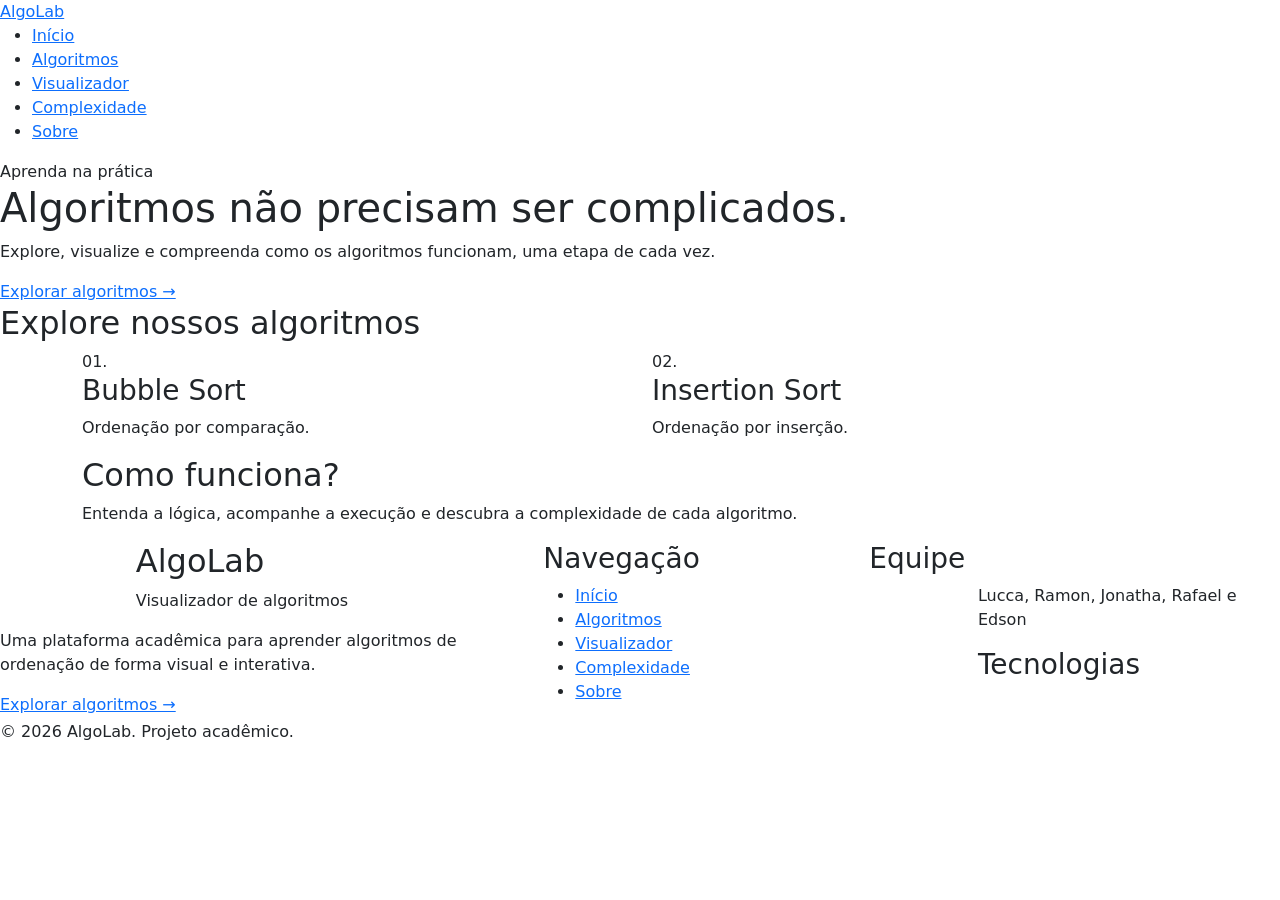
==== index.html @ c4a1675b "feat: implementa estrutura das páginas e começa a criar estruturas das 5 paginas" ====
<!DOCTYPE html>
<html lang="pt-BR">

<head>
    <!-- Configurações básicas do documento -->
    <meta charset="UTF-8">
    <meta name="viewport" content="width=device-width, initial-scale=1.0">

    <title>AlgoLab | Visualizador de Algoritmos</title>

    <!-- Bootstrap CSS -->
    <link
        href="https://cdn.jsdelivr.net/npm/bootstrap@5.3.8/dist/css/bootstrap.min.css"
        rel="stylesheet"
    >

    <!-- CSS próprio do projeto -->
    <link rel="stylesheet" href="src/css/base.css">
    <link rel="stylesheet" href="src/css/layout.css">
    <link rel="stylesheet" href="src/css/components.css">
</head>

<body>

    <!-- ==========================================
         CABEÇALHO E NAVEGAÇÃO PRINCIPAL
    =========================================== -->
    <header>
        <nav aria-label="Navegação principal">

            <!-- Logo do projeto -->
            <div>
                <a href="index.html">AlgoLab</a>
            </div>

            <!-- Links de navegação entre as páginas -->
            <ul>
                <li><a href="index.html" aria-current="page">Início</a></li>
                <li><a href="algoritmos.html">Algoritmos</a></li>
                <li><a href="visualizador.html">Visualizador</a></li>
                <li><a href="complexidade.html">Complexidade</a></li>
                <li><a href="sobre.html">Sobre</a></li>
            </ul>

        </nav>
    </header>


    <!-- ==========================================
         CONTEÚDO PRINCIPAL
    =========================================== -->
    <main>

        <!-- Apresentação inicial da plataforma -->
        <section class="hero-section">

            <!-- Chamada principal -->
            <span>Aprenda na prática</span>

            <!-- Título principal -->
            <h1>Algoritmos não precisam ser complicados.</h1>

            <!-- Descrição da plataforma -->
            <p>
                Explore, visualize e compreenda como os algoritmos funcionam, uma
                etapa de cada vez.
            </p>

            <!-- Link para o catálogo de algoritmos -->
            <a href="algoritmos.html">Explorar algoritmos →</a>

        </section>


        <!-- ==========================================
             ALGORITMOS EM DESTAQUE
        =========================================== -->
        <section class="algorithms-section">

            <h2>Explore nossos algoritmos</h2>

            <!-- Organização dos cards com o grid do Bootstrap -->
            <div class="container">
                <div class="row">

                    <!-- Card do Bubble Sort -->
                    <article class="col-md-6 algorithm-card">
                        <span>01.</span>

                        <h3>Bubble Sort</h3>

                        <p>Ordenação por comparação.</p>
                    </article>


                    <!-- Card do Insertion Sort -->
                    <article class="col-md-6 algorithm-card">
                        <span>02.</span>

                        <h3>Insertion Sort</h3>

                        <p>Ordenação por inserção.</p>
                    </article>

                </div>
            </div>

        </section>


        <!-- ==========================================
             APRESENTAÇÃO DA PLATAFORMA
        =========================================== -->
        <section class="about-section">
            <div class="container">

                <!-- Card explicativo sobre o funcionamento da plataforma -->
                <div class="about-card">

                    <h2>Como funciona?</h2>

                    <p>
                        Entenda a lógica, acompanhe a execução e descubra a complexidade
                        de cada algoritmo.
                    </p>

                </div>
            </div>
        </section>

    </main>


    <!-- ==========================================
         RODAPÉ
    =========================================== -->
    <footer>

        <!-- Organização das três colunas do footer -->
        <div class="row">

            <!-- Primeira coluna: identidade do projeto -->
            <div class="col-12 col-md-5 footer-brand">

                <!-- Logo e identificação do projeto -->
                <div class="row">

                    <!-- Espaço reservado para o símbolo da logo -->
                    <div class="col-3 footer-logo">
                        <!-- Inserir logo posteriormente -->
                    </div>

                    <!-- Nome e descrição da marca -->
                    <div class="col-9">
                        <h2>AlgoLab</h2>
                        <p>Visualizador de algoritmos</p>
                    </div>

                </div>

                <!-- Descrição do projeto -->
                <p>
                    Uma plataforma acadêmica para aprender algoritmos de ordenação de
                    forma visual e interativa.
                </p>

                <!-- Link para explorar os algoritmos -->
                <a href="algoritmos.html">Explorar algoritmos →</a>

            </div>


            <!-- Segunda coluna: navegação -->
            <div class="col-12 col-md-3 footer-navigation">

                <h3>Navegação</h3>

                <!-- Links de navegação do rodapé -->
                <nav aria-label="Navegação do rodapé">
                    <ul>
                        <li><a href="index.html">Início</a></li>
                        <li><a href="algoritmos.html">Algoritmos</a></li>
                        <li><a href="visualizador.html">Visualizador</a></li>
                        <li><a href="complexidade.html">Complexidade</a></li>
                        <li><a href="sobre.html">Sobre</a></li>
                    </ul>
                </nav>

            </div>


            <!-- Terceira coluna: equipe e tecnologias -->
            <div class="col-12 col-md-4 footer-information">

                <!-- Integrantes da equipe -->
                <div class="footer-team">

                    <h3>Equipe</h3>

                    <div class="row">

                        <!-- Espaço reservado para o ícone da equipe -->
                        <div class="col-3 footer-icon">
                            <!-- Inserir ícone posteriormente -->
                        </div>

                        <!-- Nomes dos integrantes -->
                        <div class="col-9">
                            <p>Lucca, Ramon, Jonatha, Rafael e Edson</p>
                        </div>

                    </div>
                </div>


                <!-- Tecnologias utilizadas -->
                <div class="footer-technologies">

                    <div class="row">

                        <!-- Espaço reservado para o ícone de tecnologias -->
                        <div class="col-3 footer-icon">
                            <!-- Inserir ícone posteriormente -->
                        </div>

                        <div class="col-9">
                            <h3>Tecnologias</h3>
                        </div>

                    </div>


                    <!-- Logos das tecnologias -->
                    <div class="row">

                        <div class="col-3">
                            <!-- Logo HTML -->
                        </div>

                        <div class="col-3">
                            <!-- Logo CSS -->
                        </div>

                        <div class="col-3">
                            <!-- Logo JavaScript -->
                        </div>

                        <div class="col-3">
                            <!-- Logo Bootstrap -->
                        </div>

                    </div>
                </div>

            </div>
        </div>


        <!-- Créditos e direitos autorais -->
        <div class="footer-bottom">
            <p>&copy; 2026 AlgoLab. Projeto acadêmico.</p>
        </div>

    </footer>


    <!-- Bootstrap JavaScript -->
    <script src="https://cdn.jsdelivr.net/npm/bootstrap@5.3.8/dist/js/bootstrap.bundle.min.js"></script>

</body>
</html>
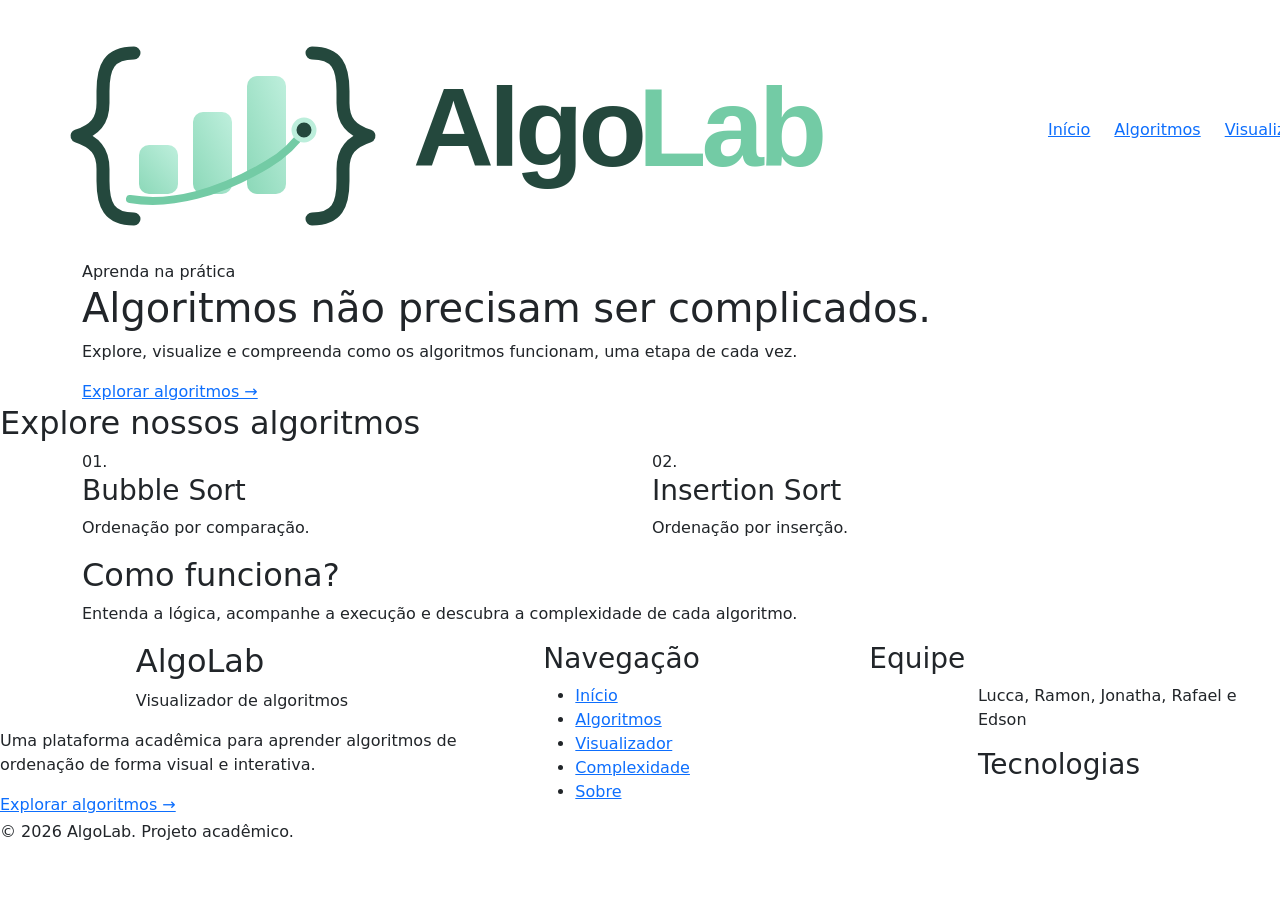
==== commit 7e409bcd: "Ajusta alinhamento da seção hero" ====
--- a/index.html
+++ b/index.html
@@ -27,15 +27,15 @@
          CABEÇALHO E NAVEGAÇÃO PRINCIPAL
     =========================================== -->
     <header>
-        <nav aria-label="Navegação principal">
+        <nav aria-label="Navegação principal" class="d-flex justify-content-between align-items-center px-5">
 
             <!-- Logo do projeto -->
             <div>
-                <a href="index.html">AlgoLab</a>
+                <img src="src/assets/images/algolab-logo.svg" alt="Logo AlgoLab">
             </div>
 
             <!-- Links de navegação entre as páginas -->
-            <ul>
+            <ul class="d-flex align-items-center gap-4 list-unstyled mb-0">
                 <li><a href="index.html" aria-current="page">Início</a></li>
                 <li><a href="algoritmos.html">Algoritmos</a></li>
                 <li><a href="visualizador.html">Visualizador</a></li>
@@ -53,23 +53,15 @@
     <main>
 
         <!-- Apresentação inicial da plataforma -->
-        <section class="hero-section">
-
-            <!-- Chamada principal -->
-            <span>Aprenda na prática</span>
-
-            <!-- Título principal -->
-            <h1>Algoritmos não precisam ser complicados.</h1>
-
-            <!-- Descrição da plataforma -->
-            <p>
-                Explore, visualize e compreenda como os algoritmos funcionam, uma
-                etapa de cada vez.
-            </p>
-
-            <!-- Link para o catálogo de algoritmos -->
-            <a href="algoritmos.html">Explorar algoritmos →</a>
-
+       <section class="hero-section d-flex align-items-center">
+           <div class="container">
+               <div class="hero-content">
+                   <span>Aprenda na prática</span>
+                   <h1>Algoritmos não precisam ser complicados.</h1>
+                   <p>Explore, visualize e compreenda como os algoritmos funcionam, uma etapa de cada vez.</p>
+                   <a href="algoritmos.html">Explorar algoritmos →</a>
+                </div>
+            </div>
         </section>
 
 
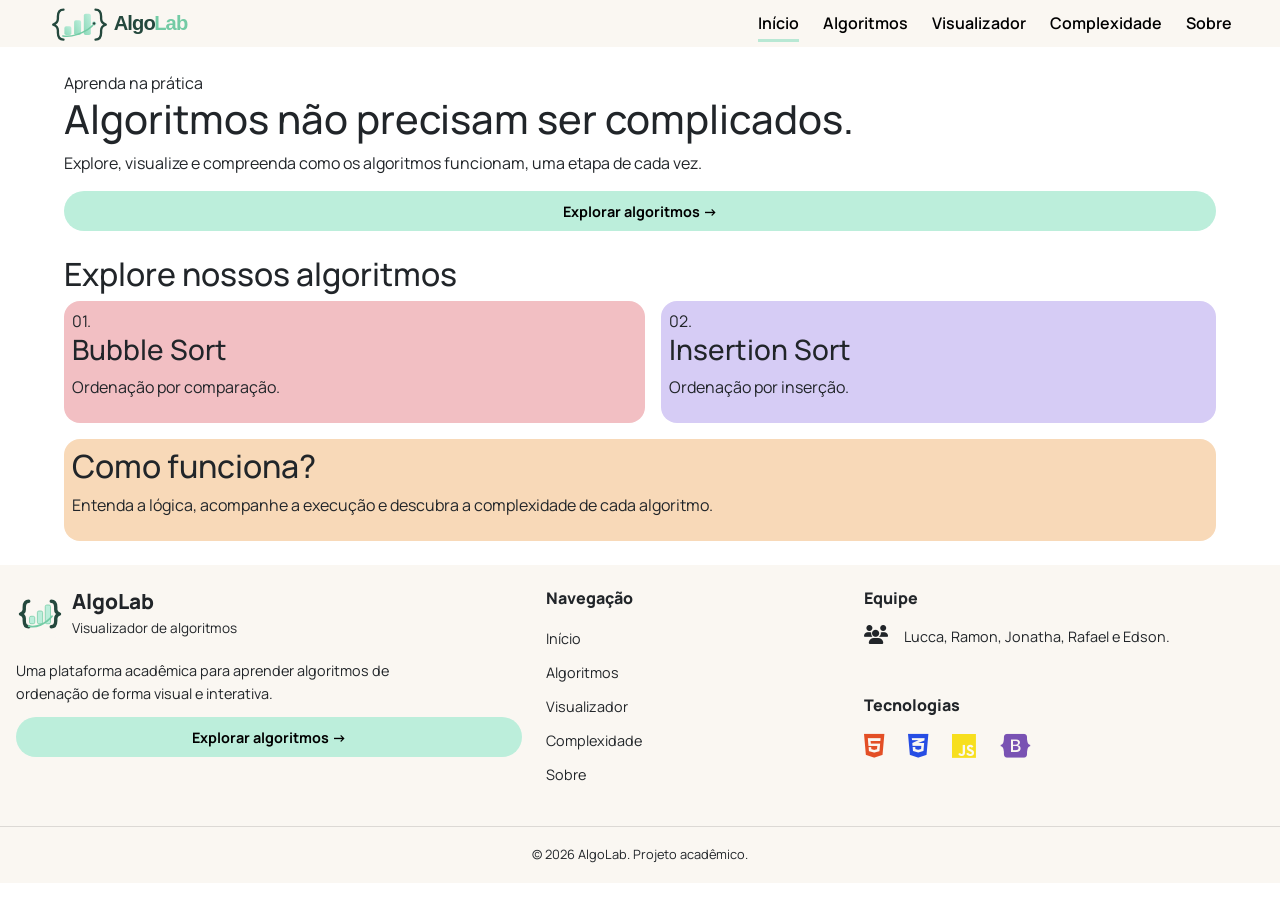
==== commit 5bb734f1: "feat: finaliza estilização da página inicial e organiza estrutura CSS" ====
--- a/index.html
+++ b/index.html
@@ -1,264 +1,272 @@
 
-<!DOCTYPE html>
+<!doctype html>
 <html lang="pt-BR">
 
 <head>
-    <!-- Configurações básicas do documento -->
-    <meta charset="UTF-8">
-    <meta name="viewport" content="width=device-width, initial-scale=1.0">
-
-    <title>AlgoLab | Visualizador de Algoritmos</title>
-
-    <!-- Bootstrap CSS -->
-    <link
-        href="https://cdn.jsdelivr.net/npm/bootstrap@5.3.8/dist/css/bootstrap.min.css"
-        rel="stylesheet"
+  <!-- ==========================================
+       1. CONFIGURAÇÕES DO DOCUMENTO
+  =========================================== -->
+
+  <!-- Configurações básicas -->
+  <meta charset="UTF-8" />
+  <meta name="viewport" content="width=device-width, initial-scale=1.0" />
+
+  <title>AlgoLab | Visualizador de Algoritmos</title>
+
+  <!-- Fonte principal -->
+  <link rel="preconnect" href="https://fonts.googleapis.com" />
+  <link rel="preconnect" href="https://fonts.gstatic.com" crossorigin />
+  <link
+    href="https://fonts.googleapis.com/css2?family=Manrope:wght@400;500;600;700;800&display=swap"
+    rel="stylesheet"
+  />
+
+  <!-- Bootstrap CSS -->
+  <link
+    href="https://cdn.jsdelivr.net/npm/bootstrap@5.3.8/dist/css/bootstrap.min.css"
+    rel="stylesheet"
+  />
+
+  <!-- CSS próprio do projeto -->
+  <link rel="stylesheet" href="src/css/base.css" />
+  <link rel="stylesheet" href="src/css/layout.css" />
+  <link rel="stylesheet" href="src/css/components.css" />
+
+  <!-- CSS específico da página inicial -->
+  <link rel="stylesheet" href="src/css/pages/index.css" />
+
+  <!-- Biblioteca de ícones Font Awesome -->
+  <link
+    rel="stylesheet"
+    href="https://cdnjs.cloudflare.com/ajax/libs/font-awesome/6.7.2/css/all.min.css"
+  />
+</head>
+
+<body>
+
+  <!-- ==========================================
+       2. CABEÇALHO E NAVEGAÇÃO PRINCIPAL
+  =========================================== -->
+
+  <header>
+    <nav
+      aria-label="Navegação principal"
+      class="d-flex justify-content-between align-items-center px-5"
     >
 
-    <!-- CSS próprio do projeto -->
-    <link rel="stylesheet" href="src/css/base.css">
-    <link rel="stylesheet" href="src/css/layout.css">
-    <link rel="stylesheet" href="src/css/components.css">
-</head>
-
-<body>
+      <!-- Logo do projeto -->
+      <div>
+        <img src="src/assets/images/algolab-logo.svg" alt="Logo AlgoLab" />
+      </div>
+
+      <!-- Links de navegação entre as páginas -->
+      <ul class="d-flex align-items-center gap-4 list-unstyled mb-0">
+        <li><a href="index.html" aria-current="page">Início</a></li>
+        <li><a href="algoritmos.html">Algoritmos</a></li>
+        <li><a href="visualizador.html">Visualizador</a></li>
+        <li><a href="complexidade.html">Complexidade</a></li>
+        <li><a href="sobre.html">Sobre</a></li>
+      </ul>
+
+    </nav>
+  </header>
+
+
+  <!-- ==========================================
+       3. CONTEÚDO PRINCIPAL
+  =========================================== -->
+
+  <main>
+
+    <!-- Apresentação inicial da plataforma -->
+    <section class="hero-section d-flex align-items-center mt-4">
+      <div class="container-fluid page-container">
+
+        <div class="hero-content">
+          <span>Aprenda na prática</span>
+
+          <h1>Algoritmos não precisam ser complicados.</h1>
+
+          <p>
+            Explore, visualize e compreenda como os algoritmos funcionam,
+            uma etapa de cada vez.
+          </p>
+
+          <!-- Botão para acessar o catálogo de algoritmos -->
+          <div class="btn-algolab p-2 rounded-5 text-center">
+            <a href="algoritmos.html" class="hero-link">
+              Explorar algoritmos →
+            </a>
+          </div>
+        </div>
+
+      </div>
+    </section>
+
 
     <!-- ==========================================
-         CABEÇALHO E NAVEGAÇÃO PRINCIPAL
+         3.1. ALGORITMOS EM DESTAQUE
     =========================================== -->
-    <header>
-        <nav aria-label="Navegação principal" class="d-flex justify-content-between align-items-center px-5">
-
-            <!-- Logo do projeto -->
-            <div>
-                <img src="src/assets/images/algolab-logo.svg" alt="Logo AlgoLab">
-            </div>
-
-            <!-- Links de navegação entre as páginas -->
-            <ul class="d-flex align-items-center gap-4 list-unstyled mb-0">
-                <li><a href="index.html" aria-current="page">Início</a></li>
-                <li><a href="algoritmos.html">Algoritmos</a></li>
-                <li><a href="visualizador.html">Visualizador</a></li>
-                <li><a href="complexidade.html">Complexidade</a></li>
-                <li><a href="sobre.html">Sobre</a></li>
-            </ul>
-
+
+    <section class="algorithms-section d-flex align-items-center mt-4">
+      <div class="container-fluid page-container">
+
+        <div class="algorithms-content">
+          <h2>Explore nossos algoritmos</h2>
+
+          <!-- Organização dos cards com Flexbox do Bootstrap -->
+          <div class="d-flex gap-3">
+
+            <!-- Card do Bubble Sort -->
+            <article class="flex-fill algorithm-card-bubble rounded-4 p-2">
+              <span>01.</span>
+
+              <h3>Bubble Sort</h3>
+
+              <p>Ordenação por comparação.</p>
+            </article>
+
+            <!-- Card do Insertion Sort -->
+            <article class="flex-fill algorithm-card-insertion rounded-4 p-2">
+              <span>02.</span>
+
+              <h3>Insertion Sort</h3>
+
+              <p>Ordenação por inserção.</p>
+            </article>
+
+          </div>
+        </div>
+
+      </div>
+    </section>
+
+
+    <!-- ==========================================
+         3.2. APRESENTAÇÃO DA PLATAFORMA
+    =========================================== -->
+
+    <section class="about-section mt-3">
+      <div class="container-fluid page-container">
+
+        <!-- Card explicativo sobre o funcionamento da plataforma -->
+        <div class="about-card p-2 rounded-4">
+          <h2>Como funciona?</h2>
+
+          <p>
+            Entenda a lógica, acompanhe a execução e descubra a complexidade
+            de cada algoritmo.
+          </p>
+        </div>
+
+      </div>
+    </section>
+
+  </main>
+
+
+  <!-- ==========================================
+       4. RODAPÉ
+  =========================================== -->
+
+  <footer class="footer mt-5">
+
+    <div class="row g-4 footer-content px-3">
+
+      <!-- Coluna 1: Identidade do projeto -->
+      <div class="col-12 col-md-5 footer-brand">
+
+        <!-- Logo e identificação da plataforma -->
+        <div class="d-flex align-items-center gap-2 footer-brand-header">
+          <img
+            src="src/assets/images/algolab-favicon.svg"
+            alt="Ícone AlgoLab"
+            class="footer-favicon"
+          />
+
+          <div>
+            <h2>AlgoLab</h2>
+            <p>Visualizador de algoritmos</p>
+          </div>
+        </div>
+
+        <!-- Descrição do projeto -->
+        <p class="footer-description">
+          Uma plataforma acadêmica para aprender algoritmos de ordenação de
+          forma visual e interativa.
+        </p>
+
+        <!-- Link para acessar os algoritmos -->
+        <div class="btn-algolab rounded-5 p-2">
+          <a href="algoritmos.html" class="footer-link">
+            Explorar algoritmos →
+          </a>
+        </div>
+
+      </div>
+
+
+      <!-- Coluna 2: Navegação -->
+      <div class="col-12 col-md-3 footer-navigation">
+
+        <h3>Navegação</h3>
+
+        <nav aria-label="Navegação do rodapé">
+          <ul class="list-unstyled mb-0">
+            <li><a href="index.html">Início</a></li>
+            <li><a href="algoritmos.html">Algoritmos</a></li>
+            <li><a href="visualizador.html">Visualizador</a></li>
+            <li><a href="complexidade.html">Complexidade</a></li>
+            <li><a href="sobre.html">Sobre</a></li>
+          </ul>
         </nav>
-    </header>
-
-
-    <!-- ==========================================
-         CONTEÚDO PRINCIPAL
-    =========================================== -->
-    <main>
-
-        <!-- Apresentação inicial da plataforma -->
-       <section class="hero-section d-flex align-items-center">
-           <div class="container">
-               <div class="hero-content">
-                   <span>Aprenda na prática</span>
-                   <h1>Algoritmos não precisam ser complicados.</h1>
-                   <p>Explore, visualize e compreenda como os algoritmos funcionam, uma etapa de cada vez.</p>
-                   <a href="algoritmos.html">Explorar algoritmos →</a>
-                </div>
-            </div>
-        </section>
-
-
-        <!-- ==========================================
-             ALGORITMOS EM DESTAQUE
-        =========================================== -->
-        <section class="algorithms-section">
-
-            <h2>Explore nossos algoritmos</h2>
-
-            <!-- Organização dos cards com o grid do Bootstrap -->
-            <div class="container">
-                <div class="row">
-
-                    <!-- Card do Bubble Sort -->
-                    <article class="col-md-6 algorithm-card">
-                        <span>01.</span>
-
-                        <h3>Bubble Sort</h3>
-
-                        <p>Ordenação por comparação.</p>
-                    </article>
-
-
-                    <!-- Card do Insertion Sort -->
-                    <article class="col-md-6 algorithm-card">
-                        <span>02.</span>
-
-                        <h3>Insertion Sort</h3>
-
-                        <p>Ordenação por inserção.</p>
-                    </article>
-
-                </div>
-            </div>
-
-        </section>
-
-
-        <!-- ==========================================
-             APRESENTAÇÃO DA PLATAFORMA
-        =========================================== -->
-        <section class="about-section">
-            <div class="container">
-
-                <!-- Card explicativo sobre o funcionamento da plataforma -->
-                <div class="about-card">
-
-                    <h2>Como funciona?</h2>
-
-                    <p>
-                        Entenda a lógica, acompanhe a execução e descubra a complexidade
-                        de cada algoritmo.
-                    </p>
-
-                </div>
-            </div>
-        </section>
-
-    </main>
-
-
-    <!-- ==========================================
-         RODAPÉ
-    =========================================== -->
-    <footer>
-
-        <!-- Organização das três colunas do footer -->
-        <div class="row">
-
-            <!-- Primeira coluna: identidade do projeto -->
-            <div class="col-12 col-md-5 footer-brand">
-
-                <!-- Logo e identificação do projeto -->
-                <div class="row">
-
-                    <!-- Espaço reservado para o símbolo da logo -->
-                    <div class="col-3 footer-logo">
-                        <!-- Inserir logo posteriormente -->
-                    </div>
-
-                    <!-- Nome e descrição da marca -->
-                    <div class="col-9">
-                        <h2>AlgoLab</h2>
-                        <p>Visualizador de algoritmos</p>
-                    </div>
-
-                </div>
-
-                <!-- Descrição do projeto -->
-                <p>
-                    Uma plataforma acadêmica para aprender algoritmos de ordenação de
-                    forma visual e interativa.
-                </p>
-
-                <!-- Link para explorar os algoritmos -->
-                <a href="algoritmos.html">Explorar algoritmos →</a>
-
-            </div>
-
-
-            <!-- Segunda coluna: navegação -->
-            <div class="col-12 col-md-3 footer-navigation">
-
-                <h3>Navegação</h3>
-
-                <!-- Links de navegação do rodapé -->
-                <nav aria-label="Navegação do rodapé">
-                    <ul>
-                        <li><a href="index.html">Início</a></li>
-                        <li><a href="algoritmos.html">Algoritmos</a></li>
-                        <li><a href="visualizador.html">Visualizador</a></li>
-                        <li><a href="complexidade.html">Complexidade</a></li>
-                        <li><a href="sobre.html">Sobre</a></li>
-                    </ul>
-                </nav>
-
-            </div>
-
-
-            <!-- Terceira coluna: equipe e tecnologias -->
-            <div class="col-12 col-md-4 footer-information">
-
-                <!-- Integrantes da equipe -->
-                <div class="footer-team">
-
-                    <h3>Equipe</h3>
-
-                    <div class="row">
-
-                        <!-- Espaço reservado para o ícone da equipe -->
-                        <div class="col-3 footer-icon">
-                            <!-- Inserir ícone posteriormente -->
-                        </div>
-
-                        <!-- Nomes dos integrantes -->
-                        <div class="col-9">
-                            <p>Lucca, Ramon, Jonatha, Rafael e Edson</p>
-                        </div>
-
-                    </div>
-                </div>
-
-
-                <!-- Tecnologias utilizadas -->
-                <div class="footer-technologies">
-
-                    <div class="row">
-
-                        <!-- Espaço reservado para o ícone de tecnologias -->
-                        <div class="col-3 footer-icon">
-                            <!-- Inserir ícone posteriormente -->
-                        </div>
-
-                        <div class="col-9">
-                            <h3>Tecnologias</h3>
-                        </div>
-
-                    </div>
-
-
-                    <!-- Logos das tecnologias -->
-                    <div class="row">
-
-                        <div class="col-3">
-                            <!-- Logo HTML -->
-                        </div>
-
-                        <div class="col-3">
-                            <!-- Logo CSS -->
-                        </div>
-
-                        <div class="col-3">
-                            <!-- Logo JavaScript -->
-                        </div>
-
-                        <div class="col-3">
-                            <!-- Logo Bootstrap -->
-                        </div>
-
-                    </div>
-                </div>
-
-            </div>
-        </div>
-
-
-        <!-- Créditos e direitos autorais -->
-        <div class="footer-bottom">
-            <p>&copy; 2026 AlgoLab. Projeto acadêmico.</p>
-        </div>
-
-    </footer>
-
-
-    <!-- Bootstrap JavaScript -->
-    <script src="https://cdn.jsdelivr.net/npm/bootstrap@5.3.8/dist/js/bootstrap.bundle.min.js"></script>
+
+      </div>
+
+
+      <!-- Coluna 3: Informações -->
+      <div class="col-12 col-md-4 footer-information">
+
+        <!-- Integrantes da equipe -->
+        <div class="footer-team mb-5">
+          <h3>Equipe</h3>
+
+          <div class="d-flex gap-3">
+            <i class="fa-solid fa-users" aria-hidden="true"></i>
+            <p>Lucca, Ramon, Jonatha, Rafael e Edson.</p>
+          </div>
+        </div>
+
+        <!-- Tecnologias utilizadas no projeto -->
+        <div class="footer-technologies">
+          <h3>Tecnologias</h3>
+
+          <div class="d-flex align-items-center gap-4">
+            <i class="fa-brands fa-html5 html-icon" title="HTML5" aria-label="HTML5"></i>
+            <i class="fa-brands fa-css3-alt css-icon" title="CSS3" aria-label="CSS3"></i>
+            <i class="fa-brands fa-js javascript-icon" title="JavaScript" aria-label="JavaScript"></i>
+            <i class="fa-brands fa-bootstrap bootstrap-icon" title="Bootstrap" aria-label="Bootstrap"></i>
+          </div>
+        </div>
+
+      </div>
+
+    </div>
+
+    <!-- Copyright e identificação acadêmica -->
+    <div class="footer-bottom">
+      <p>&copy; 2026 AlgoLab. Projeto acadêmico.</p>
+    </div>
+
+  </footer>
+
+
+  <!-- ==========================================
+       5. SCRIPTS
+  =========================================== -->
+
+  <!-- Bootstrap JavaScript -->
+  <script src="https://cdn.jsdelivr.net/npm/bootstrap@5.3.8/dist/js/bootstrap.bundle.min.js"></script>
 
 </body>
 </html>
--- a/src/css/base.css
+++ b/src/css/base.css
@@ -0,0 +1,33 @@
+
+/* ==========================================
+   1. VARIÁVEIS GLOBAIS
+========================================== */
+
+:root {
+    /* Paleta oficial AlgoLab */
+    --color-cream: #FAF7F2;
+    --color-mint: #BCEEDB;
+    --color-pink: #F2BFC3;
+    --color-peach: #F8D9B8;
+    --color-lilac: #D6CCF5;
+    --color-green: #B8E8D4;
+
+    /* Tipografia */
+    --font-primary: 'Manrope', sans-serif;
+
+     /* Espaçamento */
+    --page-padding: clamp(24px, 5vw, 80px);
+}
+
+
+/* ==========================================
+   2. CONFIGURAÇÕES GLOBAIS
+========================================== */
+
+html {
+    scroll-behavior: smooth;
+}
+
+body {
+    font-family: var(--font-primary);
+}
--- a/src/css/layout.css
+++ b/src/css/layout.css
@@ -0,0 +1,247 @@
+
+/* ==========================================
+   1. HEADER
+========================================== */
+
+header {
+    background-color: var(--color-cream);
+}
+
+header img {
+    width: 180px;
+    height: auto;
+}
+
+header a {
+    position: relative;
+    color: black;
+    font-weight: 600;
+    text-decoration: none;
+    transition: color 0.2s ease;
+}
+
+/* Barrinha */
+
+header a::after {
+    content: "";
+    position: absolute;
+    left: 0;
+    bottom: -8px;
+    width: 100%;
+    height: 3px;
+    background-color: var(--color-green);
+    transform: scaleX(0);
+    transition: transform 0.2s ease;
+}
+
+/* Hover */
+
+header a:hover {
+    color: var(--color-green);
+}
+
+header a:hover::after {
+    transform: scaleX(1);
+}
+
+/* Página atual */
+
+header a[aria-current="page"]::after {
+    transform: scaleX(1);
+}
+
+/* Esconde a barrinha da página atual durante a navegação */
+
+header ul:hover a[aria-current="page"]::after {
+    transform: scaleX(0);
+}
+
+
+/* ==========================================
+   2. FOOTER
+========================================== */
+
+.footer {
+    background-color: var(--color-cream);
+}
+
+/* CONTEÚDO PRINCIPAL */
+
+.footer-content {
+    padding-bottom: 40px;
+}
+
+/* IDENTIDADE DO PROJETO */
+
+.footer-favicon {
+    width: 48px;
+    height: 48px;
+}
+
+.footer-brand h2 {
+    font-size: 1.3rem;
+    font-weight: 800;
+    margin-bottom: 4px;
+}
+
+.footer-brand-header p {
+    font-size: 0.85rem;
+    margin-bottom: 0;
+}
+
+.footer-description {
+    max-width: 380px;
+    font-size: 0.9rem;
+    line-height: 1.6;
+    margin: 20px 0 12px;
+}
+
+.footer-link {
+    color: black;
+    font-size: 0.9rem;
+    font-weight: 700;
+    text-decoration: none;
+    transition: color 0.2s ease;
+}
+
+/* NAVEGAÇÃO E INFORMAÇÕES */
+
+.footer h3 {
+    font-size: 1rem;
+    font-weight: 800;
+    margin-bottom: 18px;
+}
+
+.footer-navigation ul {
+    display: flex;
+    flex-direction: column;
+    gap: 10px;
+}
+
+.footer-navigation a {
+    color: inherit;
+    font-size: 0.9rem;
+    text-decoration: none;
+    transition: color 0.2s ease;
+}
+
+.footer-navigation a:hover {
+    color: var(--color-green);
+}
+
+/* EQUIPE */
+
+.footer-team {
+    margin-bottom: 28px;
+}
+
+.footer-team i {
+    font-size: 1.2rem;
+}
+
+.footer-team p {
+    font-size: 0.9rem;
+    margin-bottom: 0;
+}
+
+/* TECNOLOGIAS */
+
+.footer-technologies i {
+    font-size: 1.7rem;
+}
+
+/* COPYRIGHT */
+
+.footer-bottom {
+    border-top: 1px solid rgba(0, 0, 0, 0.12);
+    padding: 18px 0;
+    text-align: center;
+}
+
+.footer-bottom p {
+    font-size: 0.8rem;
+    margin: 0;
+}
+
+/* ÍCONES DAS TECNOLOGIAS */
+
+.html-icon {
+    color: #E34F26;
+}
+
+.css-icon {
+    color: #264DE4;
+}
+
+.javascript-icon {
+    color: #F7DF1E;
+}
+
+.bootstrap-icon {
+    color: #7952B3;
+}
+
+
+/* ==========================================
+   3. RESPONSIVIDADE
+========================================== */
+
+/* TABLETS E CELULARES */
+
+@media (max-width: 767.98px) {
+
+    /* HEADER */
+
+    header img {
+        width: 150px;
+    }
+
+    /* FOOTER */
+
+    .footer-content {
+        padding-bottom: 30px;
+    }
+
+    .footer-brand {
+        margin-bottom: 10px;
+    }
+
+    .footer-logo {
+        width: 42px;
+        height: 42px;
+    }
+
+    .footer-information {
+        margin-top: 10px;
+    }
+
+    .footer-team {
+        margin-bottom: 24px;
+    }
+}
+
+/* CELULARES PEQUENOS */
+
+@media (max-width: 575.98px) {
+
+    .footer-favicon {
+        width: 40px;
+        height: 40px;
+    }
+
+    .footer-tech-icons {
+        gap: 20px !important;
+    }
+
+    .footer-bottom {
+        padding: 16px 0;
+    }
+}
+
+/* ==========================================
+   CONTAINER GLOBAL
+========================================== */
+
+.page-container {
+    padding-inline: var(--page-padding);
+}
--- a/src/css/components.css
+++ b/src/css/components.css
@@ -0,0 +1,11 @@
+/* Botão padrão */
+.btn-algolab {
+    background-color: var(--color-mint);
+    border-radius: 50px;
+    padding: 0.5rem;
+    text-align: center;
+}
+
+.btn-algolab:hover {
+    background-color: var(--color-pink);
+}
--- a/src/css/pages/index.css
+++ b/src/css/pages/index.css
@@ -0,0 +1,37 @@
+
+/* ==========================================
+   1. HERO — APRESENTAÇÃO INICIAL
+========================================== */
+
+/* Estilização do link */
+.hero-link {
+    color: black;
+    font-size: 0.9rem;
+    font-weight: 700;
+    text-decoration: none;
+    transition: color 0.2s ease;
+}
+
+/* ==========================================
+   2. ALGORITMOS EM DESTAQUE
+========================================== */
+
+/* Card do Bubble Sort */
+.algorithm-card-bubble {
+    background-color: var(--color-pink);
+}
+
+/* Card do Insertion Sort */
+.algorithm-card-insertion {
+    background-color: var(--color-lilac);
+}
+
+
+/* ==========================================
+   3. APRESENTAÇÃO DA PLATAFORMA
+========================================== */
+
+/* Card explicativo sobre o funcionamento da plataforma */
+.about-card {
+    background-color: var(--color-peach);
+}
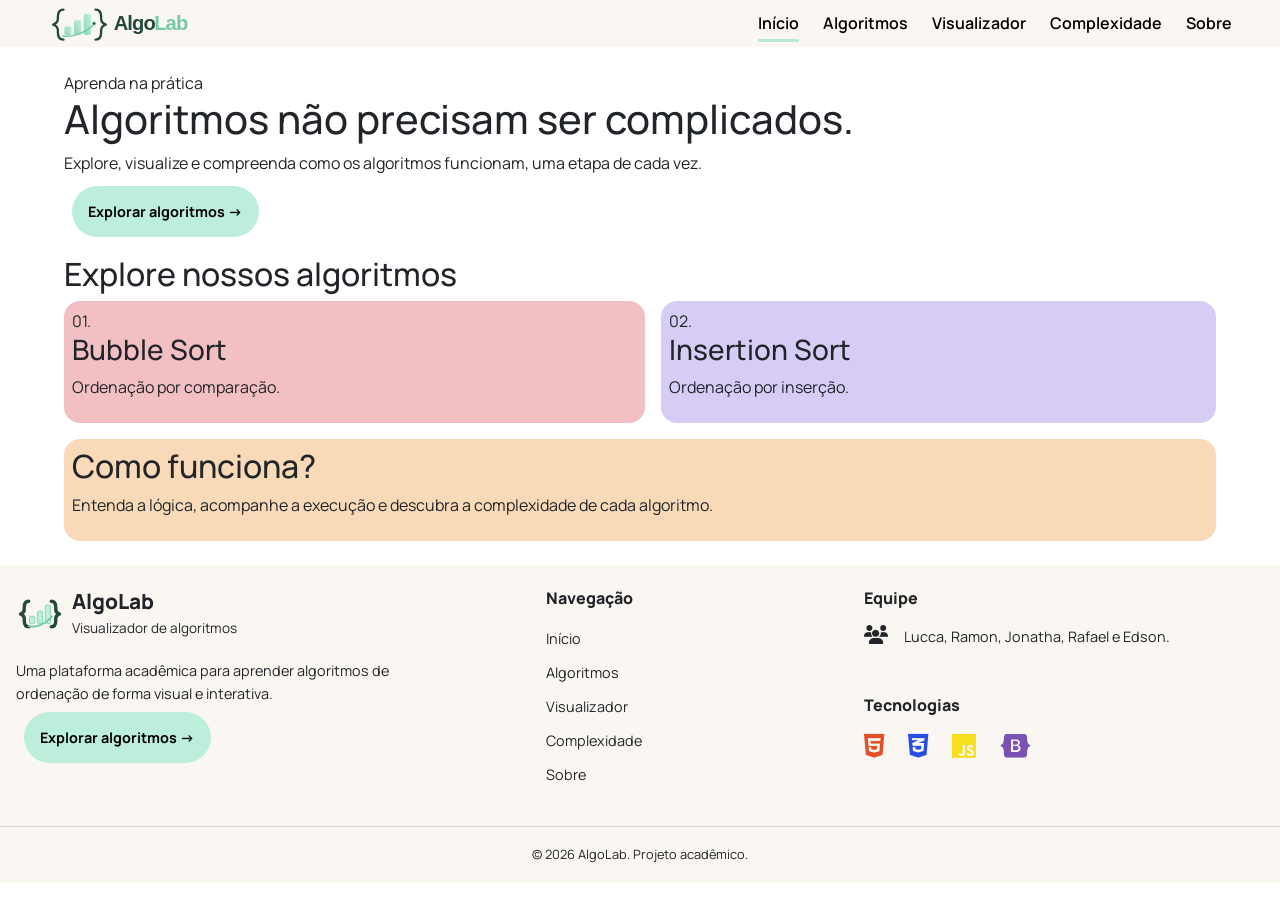
==== commit 1b25d62d: "conteiners dos botões são inteiramente clicáveis agora" ====
--- a/index.html
+++ b/index.html
@@ -79,7 +79,7 @@
   <main>
 
     <!-- Apresentação inicial da plataforma -->
-    <section class="hero-section d-flex align-items-center mt-4">
+    <section class="hero-section mt-4">
       <div class="container-fluid page-container">
 
         <div class="hero-content">
@@ -93,8 +93,8 @@
           </p>
 
           <!-- Botão para acessar o catálogo de algoritmos -->
-          <div class="btn-algolab p-2 rounded-5 text-center">
-            <a href="algoritmos.html" class="hero-link">
+          <div class="p-2 rounded-5">
+            <a href="algoritmos.html" class="hero-link btn-algolab p-3">
               Explorar algoritmos →
             </a>
           </div>
@@ -197,8 +197,8 @@
         </p>
 
         <!-- Link para acessar os algoritmos -->
-        <div class="btn-algolab rounded-5 p-2">
-          <a href="algoritmos.html" class="footer-link">
+        <div class="p-2">
+          <a href="algoritmos.html" class="footer-link btn-algolab rounded-5 p-3">
             Explorar algoritmos →
           </a>
         </div>
--- a/src/css/components.css
+++ b/src/css/components.css
@@ -3,7 +3,6 @@
     background-color: var(--color-mint);
     border-radius: 50px;
     padding: 0.5rem;
-    text-align: center;
 }
 
 .btn-algolab:hover {
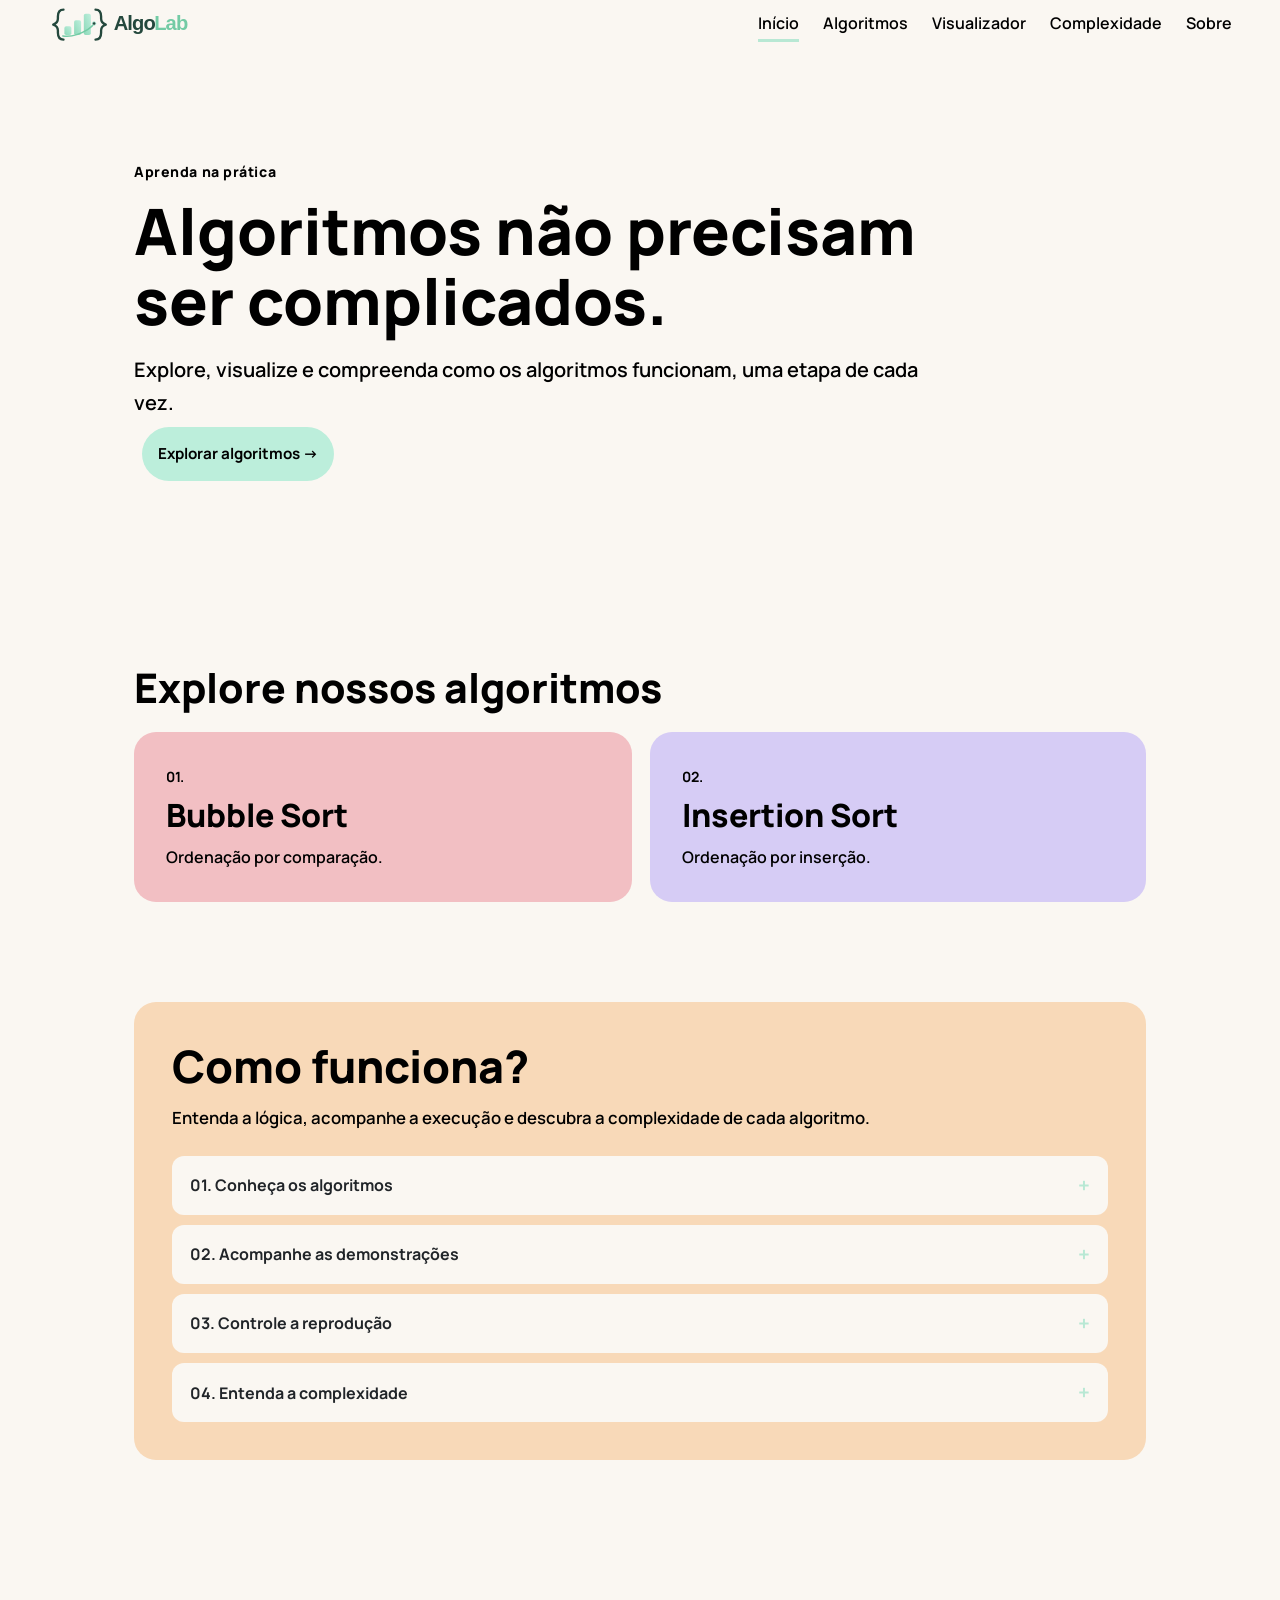
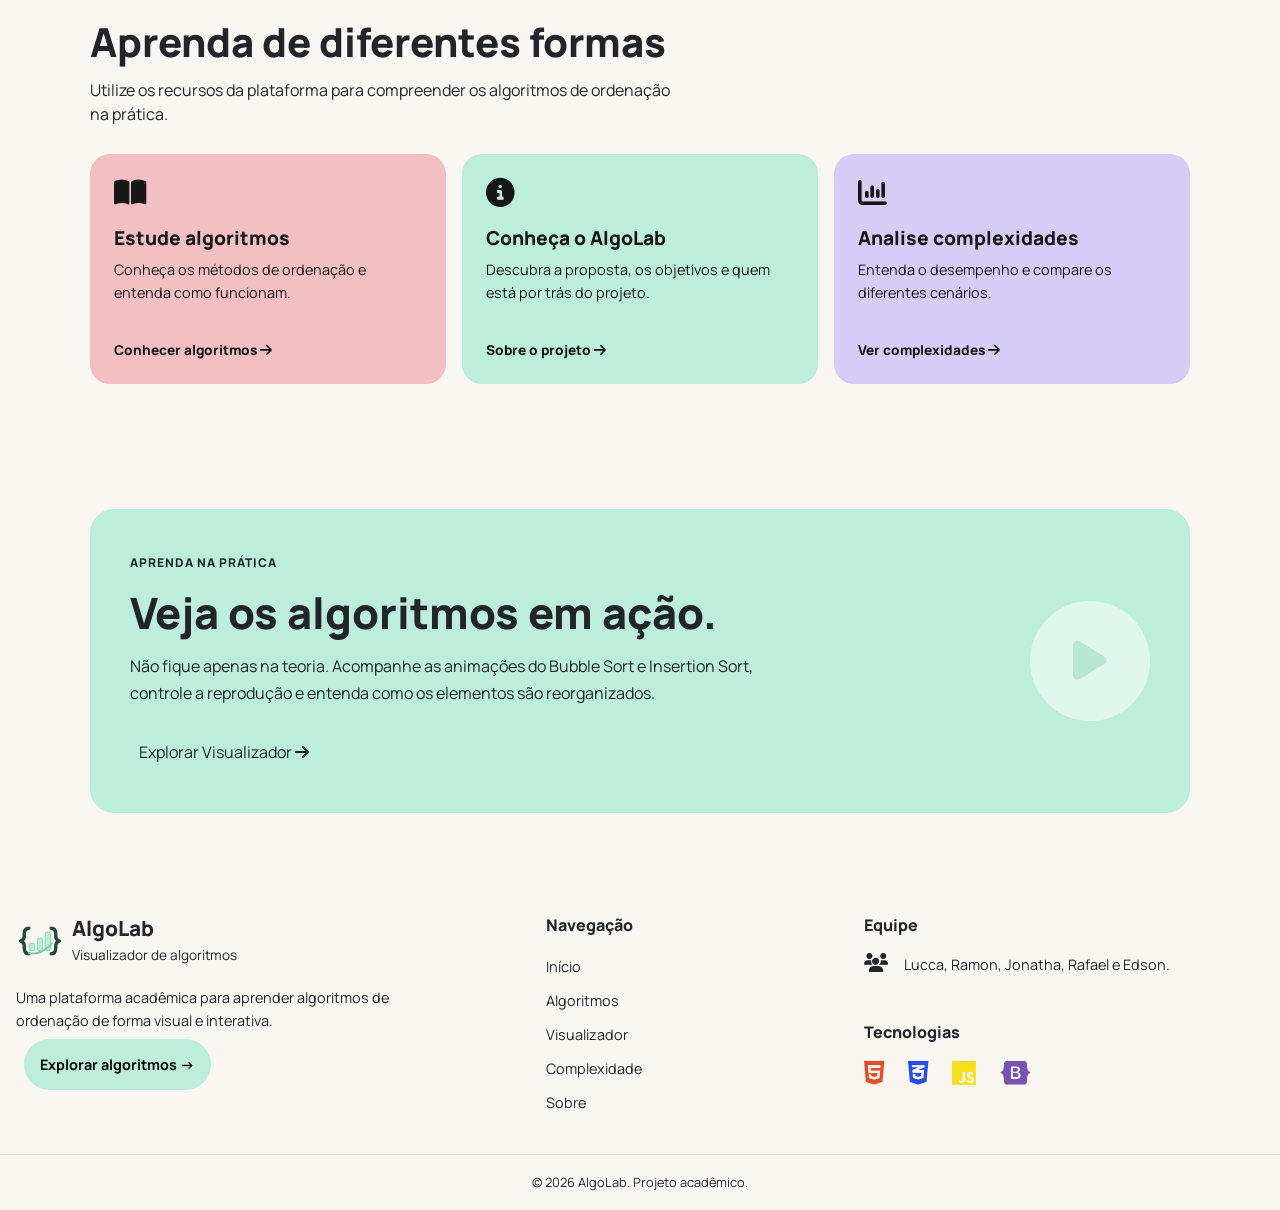
==== commit a7158271: "feat: aprimora interface e interatividade da plataforma AlgoLab ALTERAÇÕES GERAIS - Atualiza a estr" ====
--- a/index.html
+++ b/index.html
@@ -115,27 +115,34 @@
           <h2>Explore nossos algoritmos</h2>
 
           <!-- Organização dos cards com Flexbox do Bootstrap -->
-          <div class="d-flex gap-3">
-
-            <!-- Card do Bubble Sort -->
-            <article class="flex-fill algorithm-card-bubble rounded-4 p-2">
-              <span>01.</span>
-
-              <h3>Bubble Sort</h3>
-
-              <p>Ordenação por comparação.</p>
-            </article>
-
-            <!-- Card do Insertion Sort -->
-            <article class="flex-fill algorithm-card-insertion rounded-4 p-2">
-              <span>02.</span>
-
-              <h3>Insertion Sort</h3>
-
-              <p>Ordenação por inserção.</p>
-            </article>
-
-          </div>
+
+            <div class="d-flex gap-3">
+
+                <!-- Card do Bubble Sort -->
+                <a href="algoritmos.html"
+                  class="flex-fill algorithm-card-bubble rounded-4 p-2">
+
+                    <span>01.</span>
+
+                    <h3>Bubble Sort</h3>
+
+                    <p>Ordenação por comparação.</p>
+
+                </a>
+
+                <!-- Card do Insertion Sort -->
+                <a href="algoritmos.html"
+                  class="flex-fill algorithm-card-insertion rounded-4 p-2">
+
+                    <span>02.</span>
+
+                    <h3>Insertion Sort</h3>
+
+                    <p>Ordenação por inserção.</p>
+
+                </a>
+
+            </div>
         </div>
 
       </div>
@@ -157,14 +164,184 @@
             Entenda a lógica, acompanhe a execução e descubra a complexidade
             de cada algoritmo.
           </p>
-        </div>
-
+
+          <!-- Lista expansível -->
+          <div class="how-it-works-list">
+
+              <details class="how-it-works-item">
+                  <summary>01. Conheça os algoritmos</summary>
+                  <p>
+                      Explore os algoritmos Bubble Sort e Insertion Sort
+                      e entenda como cada método organiza os elementos.
+                  </p>
+              </details>
+
+              <details class="how-it-works-item">
+                  <summary>02. Acompanhe as demonstrações</summary>
+                  <p>
+                      Acesse o Visualizador para observar a execução
+                      dos algoritmos por meio de animações.
+                  </p>
+              </details>
+
+              <details class="how-it-works-item">
+                  <summary>03. Controle a reprodução</summary>
+                  <p>
+                      Utilize os controles para iniciar, pausar,
+                      reiniciar e alterar a velocidade das demonstrações.
+                  </p>
+              </details>
+
+              <details class="how-it-works-item">
+                  <summary>04. Entenda a complexidade</summary>
+                  <p>
+                      Consulte as informações sobre o desempenho
+                      dos algoritmos e suas complexidades.
+                  </p>
+              </details>
+
+          </div>
+        </div>
       </div>
     </section>
 
+    <!-- ==========================================
+      3.3. RECURSOS DA PLATAFORMA
+    =========================================== -->
+
+  <section class="platform-features">
+      <div class="container-fluid page-container">
+
+          <div class="features-content">
+
+              <h2>Aprenda de diferentes formas</h2>
+
+              <p class="features-description">
+                  Utilize os recursos da plataforma para compreender
+                  os algoritmos de ordenação na prática.
+              </p>
+
+              <div class="row g-3">
+
+                  <!-- Estudar algoritmos -->
+                  <div class="col-12 col-md-4">
+                      <a href="algoritmos.html"
+                        class="feature-card feature-card-algorithms">
+
+                          <i class="fa-solid fa-book-open"></i>
+
+                          <h3>Estude algoritmos</h3>
+
+                          <p>
+                              Conheça os métodos de ordenação
+                              e entenda como funcionam.
+                          </p>
+
+                          <span>Conhecer algoritmos
+                              <i class="fa-solid fa-arrow-right"></i>
+                          </span>
+
+                      </a>
+                  </div>
+
+                  <!-- Conheça o AlgoLab -->
+                  <div class="col-12 col-md-4">
+                      <a href="sobre.html"
+                        class="feature-card feature-card-visualizer">
+
+                          <i class="fa-solid fa-circle-info"></i>
+
+                          <h3>Conheça o AlgoLab</h3>
+
+                          <p>
+                              Descubra a proposta, os objetivos e
+                              quem está por trás do projeto.
+                          </p>
+
+                          <span>
+                              Sobre o projeto
+                              <i class="fa-solid fa-arrow-right"></i>
+                          </span>
+
+                      </a>
+                  </div>
+
+                  <!-- Complexidade -->
+                  <div class="col-12 col-md-4">
+                      <a href="complexidade.html"
+                        class="feature-card feature-card-complexity">
+
+                          <i class="fa-solid fa-chart-column"></i>
+
+                          <h3>Analise complexidades</h3>
+
+                          <p>
+                              Entenda o desempenho e compare
+                              os diferentes cenários.
+                          </p>
+
+                          <span>Ver complexidades
+                              <i class="fa-solid fa-arrow-right"></i>
+                          </span>
+
+                      </a>
+                  </div>
+
+              </div>
+
+          </div>
+
+      </div>
+  </section>
+
+  <!-- ==========================================
+      3.4. CHAMADA PARA O VISUALIZADOR
+  =========================================== -->
+
+  <section class="visualizer-cta">
+
+      <div class="container-fluid page-container">
+
+          <div class="cta-content">
+
+              <div class="cta-text">
+
+                  <span>APRENDA NA PRÁTICA</span>
+
+                  <h2>
+                      Veja os algoritmos em ação.
+                  </h2>
+
+                  <p>
+                      Não fique apenas na teoria. Acompanhe as
+                      animações do Bubble Sort e Insertion Sort,
+                      controle a reprodução e entenda como os
+                      elementos são reorganizados.
+                  </p>
+
+                  <a href="visualizador.html"
+                    class="btn btn-algolab">
+                      Explorar Visualizador
+                      <i class="fa-solid fa-arrow-right"></i>
+                  </a>
+
+              </div>
+
+              <div class="cta-icon">
+                  <i class="fa-solid fa-play"></i>
+              </div>
+
+          </div>
+
+      </div>
+
+  </section>
+
   </main>
 
 
+
+  
   <!-- ==========================================
        4. RODAPÉ
   =========================================== -->
@@ -266,7 +443,12 @@
   =========================================== -->
 
   <!-- Bootstrap JavaScript -->
-  <script src="https://cdn.jsdelivr.net/npm/bootstrap@5.3.8/dist/js/bootstrap.bundle.min.js"></script>
-
+  <script src="https://cdn.jsdelivr.net/npm/bootstrap@5.3.8/dist/js/bootstrap.bundle.min.js">
+
+
+
+  </script>
+
+  
 </body>
 </html>
--- a/src/css/base.css
+++ b/src/css/base.css
@@ -30,4 +30,6 @@
 
 body {
     font-family: var(--font-primary);
+    background-color: var(--color-cream);
+
 }
--- a/src/css/layout.css
+++ b/src/css/layout.css
@@ -4,6 +4,10 @@
 ========================================== */
 
 header {
+    position: sticky;
+    top: 0;
+    z-index: 1000;
+    width: 100%;
     background-color: var(--color-cream);
 }
 
--- a/src/css/components.css
+++ b/src/css/components.css
@@ -7,4 +7,20 @@
 
 .btn-algolab:hover {
     background-color: var(--color-pink);
-}+}
+
+/* FEEDBACK VISUAL DOS CARDS */
+
+.algorithm-card-bubble,
+.algorithm-card-insertion {
+    transition:
+        transform 0.25s ease,
+        box-shadow 0.25s ease;
+}
+
+.algorithm-card-bubble:hover,
+.algorithm-card-insertion:hover {
+    transform: translateY(-4px);
+    box-shadow: 0 8px 18px rgba(0, 0, 0, 0.08);
+}
+
--- a/src/css/pages/index.css
+++ b/src/css/pages/index.css
@@ -3,35 +3,538 @@
    1. HERO — APRESENTAÇÃO INICIAL
 ========================================== */
 
-/* Estilização do link */
+.hero-section {
+    padding-block: clamp(48px, 7vw, 88px);
+    background-color: var(--color-cream);
+}
+
+.hero-section .page-container {
+    max-width: 1140px;
+}
+
+.hero-content > span {
+    display: inline-block;
+    margin-bottom: 14px;
+    color: black;
+    font-size: 0.88rem;
+    font-weight: 800;
+    letter-spacing: 0.04em;
+}
+
+.hero-content h1 {
+    max-width: 850px;
+    margin: 0 0 16px;
+    color: black;
+    font-size: clamp(2.5rem, 5vw, 4rem);
+    font-weight: 800;
+    line-height: 1.1;
+}
+
+.hero-content > p {
+    max-width: 820px;
+    margin: 0;
+    color: black;
+    font-size: clamp(1.05rem, 1.8vw, 1.25rem);
+    font-weight: 600;
+    line-height: 1.65;
+}
+
+/* Link de exploração */
+
 .hero-link {
-    color: black;
-    font-size: 0.9rem;
+    display: inline-block;
+    color: black;
+    font-size: 0.95rem;
     font-weight: 700;
     text-decoration: none;
-    transition: color 0.2s ease;
-}
+    transition: background-color 0.3s ease,
+                transform 0.3s ease;
+}
+
+.hero-link:hover {
+    color: black;
+    transform: translateY(-3px);
+}
+
 
 /* ==========================================
    2. ALGORITMOS EM DESTAQUE
 ========================================== */
 
-/* Card do Bubble Sort */
+.algorithms-section {
+    padding-block: clamp(35px, 5vw, 65px);
+    background-color: var(--color-cream);
+}
+
+.algorithms-section .page-container {
+    max-width: 1140px;
+}
+
+.algorithms-content h2 {
+    margin: 0 0 20px;
+    color: black;
+    font-size: clamp(1.8rem, 3.5vw, 2.55rem);
+    font-weight: 800;
+    line-height: 1.15;
+}
+
+/* Estrutura dos cards */
+
+.algorithms-content > .d-flex {
+    gap: 18px !important;
+}
+
+.algorithm-card-bubble,
+.algorithm-card-insertion {
+    min-height: 145px;
+    padding: clamp(22px, 3vw, 32px) !important;
+    border-radius: 22px !important;
+    transition: transform 0.3s ease,
+                box-shadow 0.3s ease;
+}
+
+/* Bubble Sort */
+
 .algorithm-card-bubble {
     background-color: var(--color-pink);
 }
 
-/* Card do Insertion Sort */
+/* Insertion Sort */
+
 .algorithm-card-insertion {
     background-color: var(--color-lilac);
 }
 
+/* Informações dos cards */
+
+.algorithm-card-bubble span,
+.algorithm-card-insertion span {
+    display: inline-block;
+    margin-bottom: 8px;
+    color: black;
+    font-size: 0.88rem;
+    font-weight: 700;
+}
+
+.algorithm-card-bubble h3,
+.algorithm-card-insertion h3 {
+    margin: 0 0 10px;
+    color: black;
+    font-size: clamp(1.5rem, 2.6vw, 2rem);
+    font-weight: 800;
+}
+
+.algorithm-card-bubble p,
+.algorithm-card-insertion p {
+    margin: 0;
+    color: black;
+    font-size: 1rem;
+    font-weight: 600;
+    line-height: 1.65;
+}
+
+/* Efeitos de interação */
+
+.algorithm-card-bubble:hover,
+.algorithm-card-insertion:hover {
+    transform: translateY(-5px);
+    box-shadow: 0 8px 20px rgba(0, 0, 0, 0.10);
+}
+
 
 /* ==========================================
    3. APRESENTAÇÃO DA PLATAFORMA
 ========================================== */
 
-/* Card explicativo sobre o funcionamento da plataforma */
+.about-section {
+    padding-block: 20px clamp(42px, 6vw, 76px);
+    background-color: var(--color-cream);
+}
+
+.about-section .page-container {
+    max-width: 1140px;
+}
+
+/* Card explicativo */
+
 .about-card {
+    padding: clamp(24px, 4vw, 38px) !important;
+    border-radius: 22px !important;
     background-color: var(--color-peach);
 }
+
+.about-card h2 {
+    margin: 0 0 12px;
+    color: black;
+    font-size: clamp(2rem, 3.5vw, 2.8rem);
+    font-weight: 800;
+    line-height: 1.15;
+}
+
+.about-card p {
+    max-width: 800px;
+    margin: 0;
+    color: black;
+    font-size: 1.05rem;
+    font-weight: 600;
+    line-height: 1.65;
+}
+
+
+/* ==========================================
+   4. ACESSIBILIDADE
+========================================== */
+
+.hero-link:focus-visible {
+    outline: 3px solid black;
+    outline-offset: 4px;
+}
+
+.algorithm-card-bubble:focus-within,
+.algorithm-card-insertion:focus-within {
+    outline: 3px solid black;
+    outline-offset: 4px;
+}
+
+
+/* ==========================================
+   5. RESPONSIVIDADE
+========================================== */
+
+@media (max-width: 767.98px) {
+
+    .hero-section,
+    .algorithms-section {
+        padding-block: 42px;
+    }
+
+    .about-section {
+        padding-block: 20px 42px;
+    }
+
+    .hero-content h1 {
+        font-size: clamp(2.3rem, 7vw, 3rem);
+    }
+
+    /* Cards empilhados em telas menores */
+
+    .algorithms-content > .d-flex {
+        flex-direction: column;
+        gap: 16px !important;
+    }
+
+    .algorithm-card-bubble,
+    .algorithm-card-insertion {
+        width: 100%;
+        min-height: 130px;
+    }
+
+}
+
+@media (max-width: 575.98px) {
+
+    .hero-content h1 {
+        font-size: 2.45rem;
+    }
+
+    .hero-content > p,
+    .about-card p {
+        font-size: 0.98rem;
+    }
+
+    .algorithms-content h2 {
+        font-size: 1.8rem;
+    }
+
+    .algorithm-card-bubble,
+    .algorithm-card-insertion {
+        padding: 22px !important;
+        border-radius: 18px !important;
+    }
+
+    .about-card {
+        padding: 24px !important;
+        border-radius: 18px !important;
+    }
+
+    .about-card h2 {
+        font-size: 2rem;
+    }
+
+}
+
+/* Respeita usuários que preferem menos animações */
+
+@media (prefers-reduced-motion: reduce) {
+
+    .hero-link,
+    .algorithm-card-bubble,
+    .algorithm-card-insertion {
+        transition: none;
+    }
+
+    .hero-link:hover,
+    .algorithm-card-bubble:hover,
+    .algorithm-card-insertion:hover {
+        transform: none;
+    }
+
+}
+
+/* ==========================================
+   INTERAÇÃO DOS CARDS DE ALGORITMOS
+========================================== */
+
+.algorithm-card-bubble,
+.algorithm-card-insertion {
+    display: block;
+    color: inherit;
+    text-decoration: none;
+    cursor: pointer;
+    transition: transform 0.2s ease,
+                box-shadow 0.2s ease;
+}
+
+/* Efeito ao passar o mouse */
+
+.algorithm-card-bubble:hover,
+.algorithm-card-insertion:hover {
+    transform: translateY(-5px);
+}
+
+/* Acessibilidade pelo teclado */
+
+.algorithm-card-bubble:focus-visible,
+.algorithm-card-insertion:focus-visible {
+    outline: 3px solid var(--color-green);
+    outline-offset: 4px;
+}
+
+/* ==========================================
+   LISTA EXPANSÍVEL — COMO FUNCIONA
+========================================== */
+
+.how-it-works-list {
+    display: flex;
+    flex-direction: column;
+    gap: 10px;
+    margin-top: 24px;
+}
+
+.how-it-works-item {
+    background-color: var(--color-cream);
+    border-radius: 12px;
+    padding: 14px 18px;
+    transition: background-color 0.2s ease;
+}
+
+.how-it-works-item summary {
+    cursor: pointer;
+    font-weight: 700;
+    list-style: none;
+    display: flex;
+    justify-content: space-between;
+    align-items: center;
+}
+
+.how-it-works-item summary::-webkit-details-marker {
+    display: none;
+}
+
+.how-it-works-item summary::after {
+    content: "+";
+    font-size: 1.3rem;
+    color: var(--color-green);
+}
+
+.how-it-works-item[open] summary::after {
+    content: "−";
+}
+
+.how-it-works-item p {
+    margin: 12px 0 0;
+    font-size: 0.9rem;
+    line-height: 1.6;
+}
+
+.how-it-works-item:hover {
+    background-color: var(--color-mint);
+}
+
+.how-it-works-item summary:focus-visible {
+    outline: 2px solid var(--color-green);
+    outline-offset: 4px;
+}
+
+/* ==========================================
+   3.3. RECURSOS DA PLATAFORMA
+========================================== */
+
+.platform-features {
+    padding: 70px 0;
+    background-color: var(--color-cream);
+}
+
+.features-content {
+    max-width: 1100px;
+    margin: 0 auto;
+}
+
+.section-label {
+    font-size: 0.75rem;
+    font-weight: 800;
+    letter-spacing: 1px;
+}
+
+.features-content h2 {
+    font-size: clamp(1.8rem, 4vw, 2.5rem);
+    font-weight: 800;
+    margin: 12px 0;
+}
+
+.features-description {
+    max-width: 600px;
+    margin-bottom: 28px;
+}
+
+.feature-card {
+    display: flex;
+    flex-direction: column;
+    height: 100%;
+    min-height: 230px;
+    padding: 24px;
+    border-radius: 20px;
+    color: #171717;
+    text-decoration: none;
+    transition: transform 0.2s ease,
+                box-shadow 0.2s ease;
+}
+
+.feature-card-algorithms {
+    background-color: var(--color-pink);
+}
+
+.feature-card-visualizer {
+    background-color: var(--color-mint);
+}
+
+.feature-card-complexity {
+    background-color: var(--color-lilac);
+}
+
+.feature-card > i {
+    font-size: 1.8rem;
+    margin-bottom: 20px;
+}
+
+.feature-card h3 {
+    font-size: 1.2rem;
+    font-weight: 800;
+}
+
+.feature-card p {
+    font-size: 0.9rem;
+    line-height: 1.6;
+}
+
+.feature-card span {
+    margin-top: auto;
+    padding-top: 12px;
+    font-size: 0.85rem;
+    font-weight: 800;
+}
+
+.feature-card:hover {
+    transform: translateY(-5px);
+    box-shadow: 0 8px 20px rgba(0, 0, 0, 0.08);
+}
+
+.feature-card:focus-visible {
+    outline: 3px solid var(--color-green);
+    outline-offset: 4px;
+}
+
+
+/* ==========================================
+   3.4. CHAMADA PARA O VISUALIZADOR
+========================================== */
+
+.visualizer-cta {
+    padding: 55px 0;
+    background-color: var(--color-cream);
+}
+
+.cta-content {
+    max-width: 1100px;
+    margin: 0 auto;
+    padding: 40px;
+    border-radius: 24px;
+    background-color: var(--color-mint);
+
+    display: flex;
+    align-items: center;
+    justify-content: space-between;
+    gap: 30px;
+}
+
+.cta-text {
+    max-width: 650px;
+}
+
+.cta-text > span {
+    font-size: 0.75rem;
+    font-weight: 800;
+    letter-spacing: 1px;
+}
+
+.cta-text h2 {
+    font-size: clamp(1.8rem, 4vw, 2.7rem);
+    font-weight: 800;
+    margin: 14px 0;
+}
+
+.cta-text p {
+    line-height: 1.7;
+    margin-bottom: 24px;
+}
+
+.cta-icon {
+    width: 120px;
+    height: 120px;
+    flex-shrink: 0;
+    border-radius: 50%;
+    background-color: rgba(255, 255, 255, 0.55);
+
+    display: flex;
+    align-items: center;
+    justify-content: center;
+}
+
+.cta-icon i {
+    font-size: 2.8rem;
+    color: var(--color-green);
+}
+
+
+/* ==========================================
+   RESPONSIVIDADE
+========================================== */
+
+@media (max-width: 767.98px) {
+
+    .platform-features {
+        padding: 45px 0;
+    }
+
+    .visualizer-cta {
+        padding: 30px 0;
+    }
+
+    .cta-content {
+        padding: 28px;
+    }
+
+    .cta-icon {
+        display: none;
+    }
+}
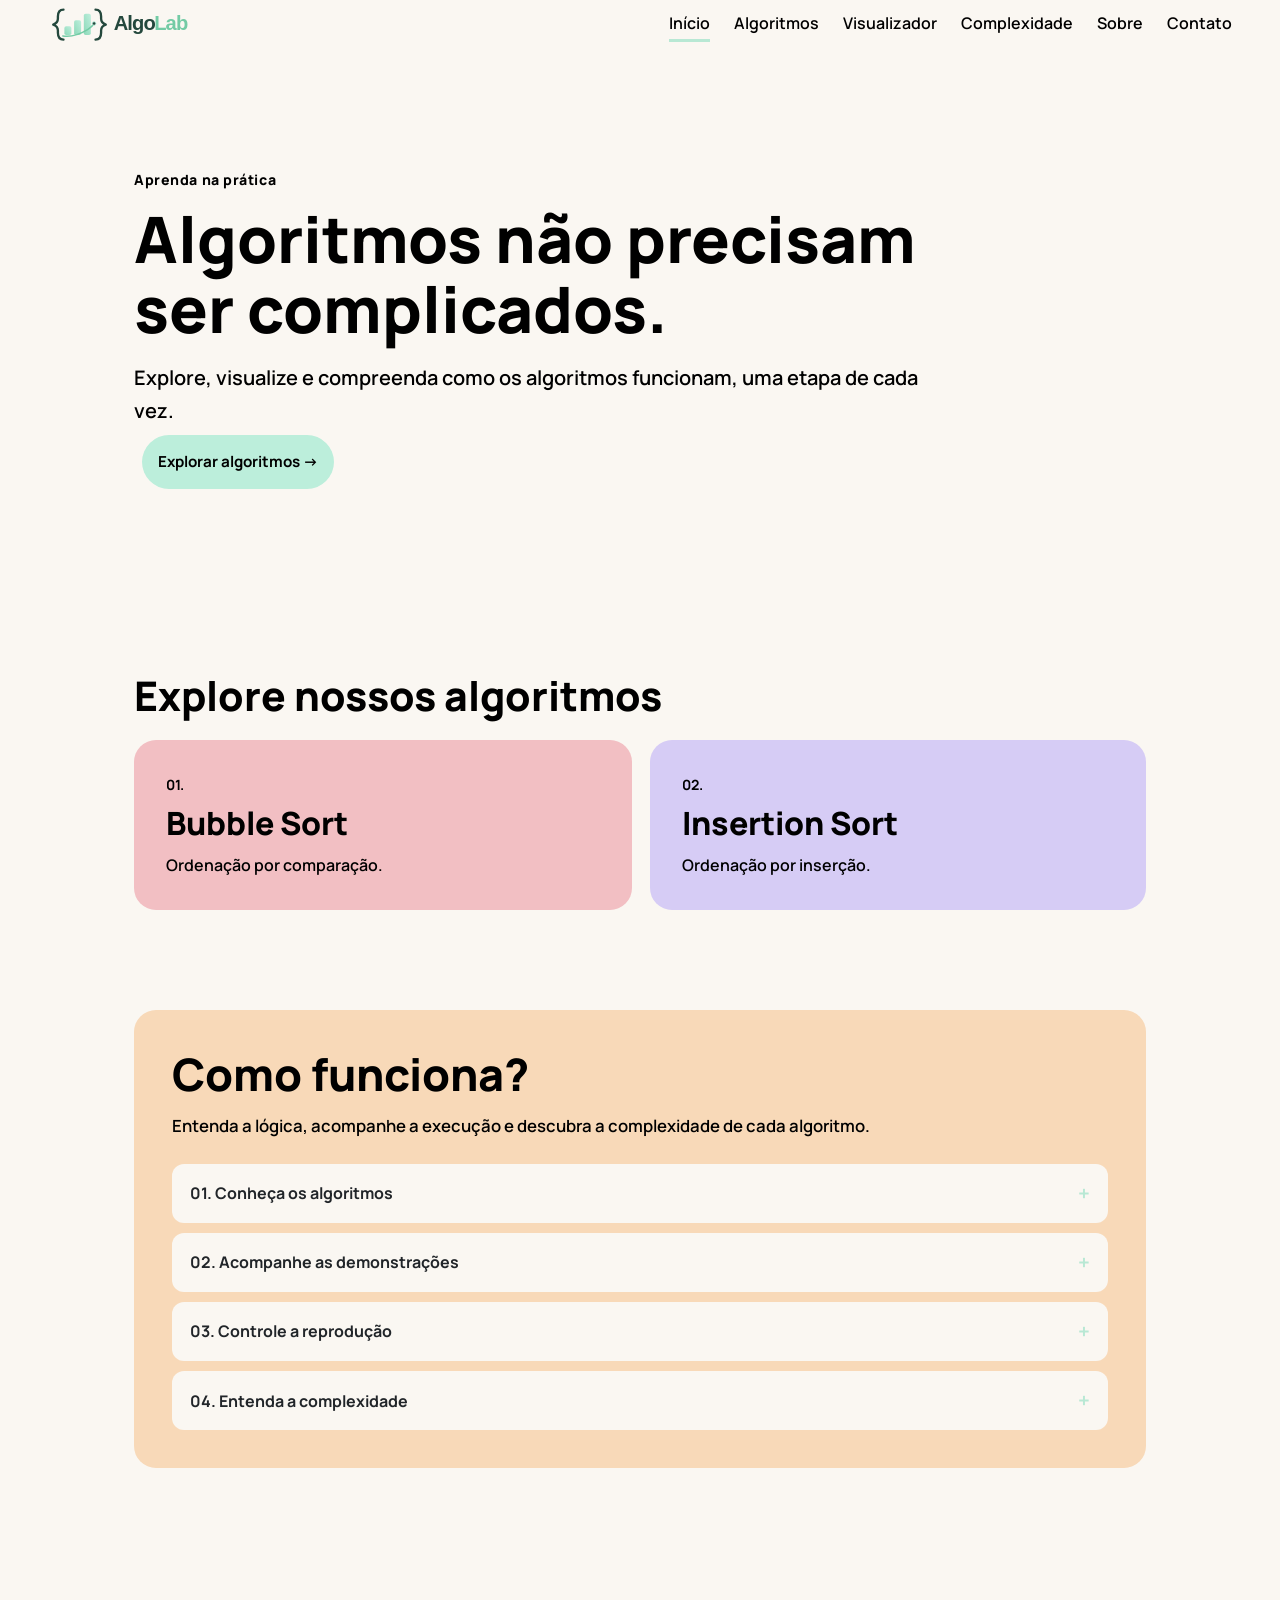
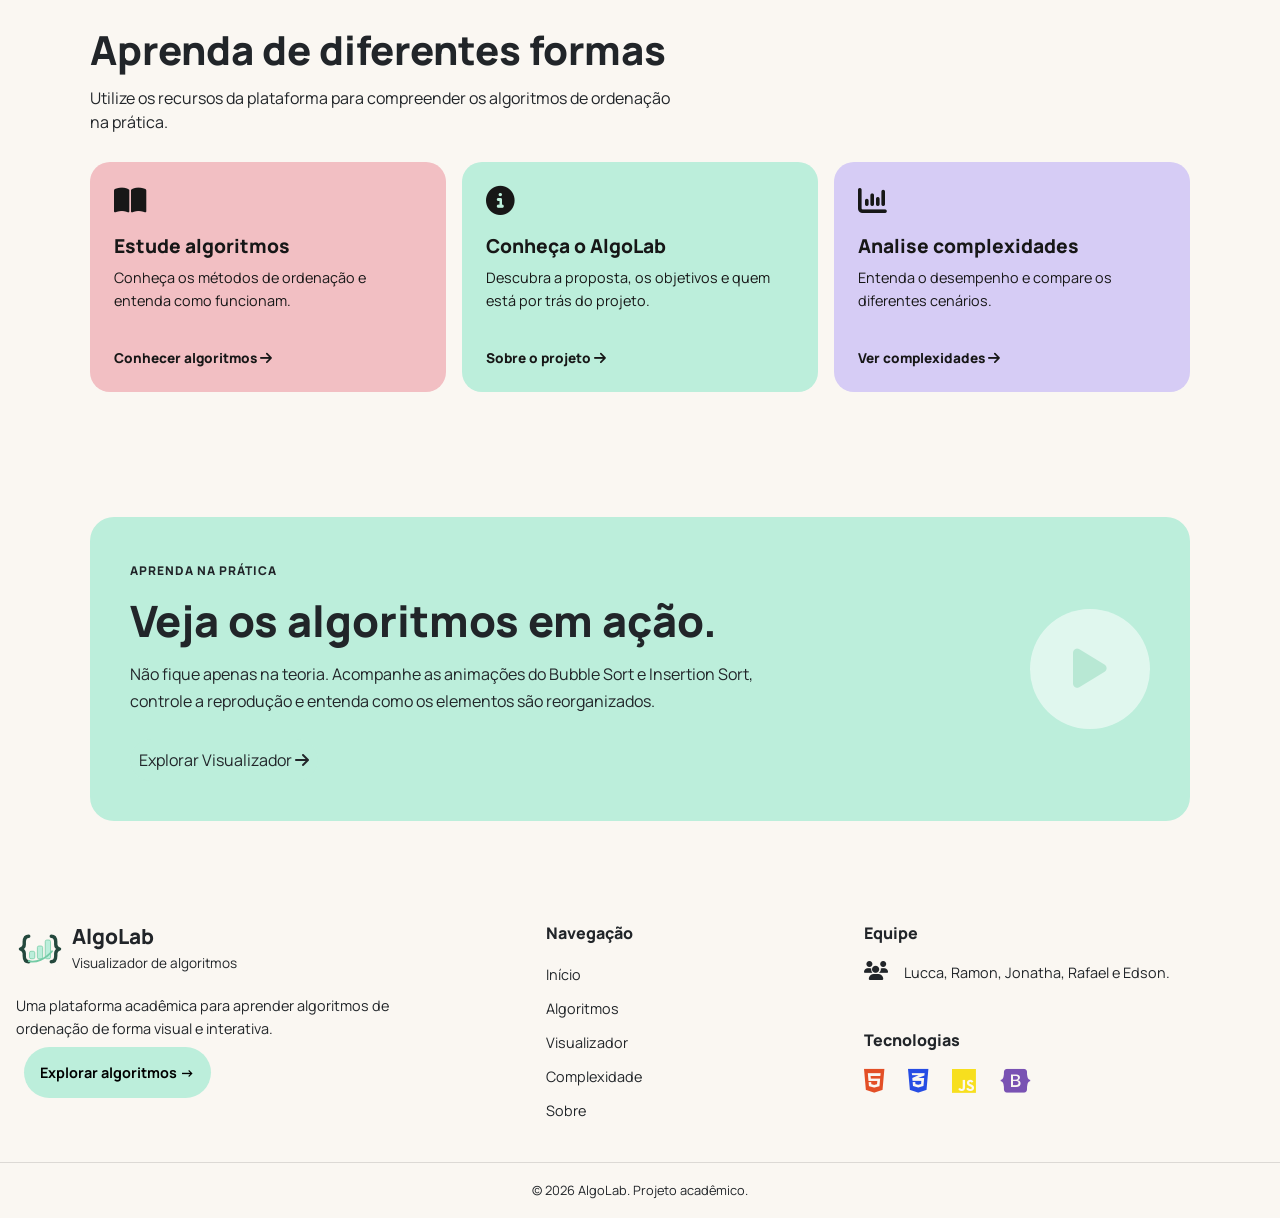
==== commit f5dd1a19: "feat: adiciona página de contato" ====
--- a/index.html
+++ b/index.html
@@ -51,7 +51,7 @@
   <header>
     <nav
       aria-label="Navegação principal"
-      class="d-flex justify-content-between align-items-center px-5"
+      class="d-flex flex-wrap justify-content-between align-items-center px-3 px-lg-5 pb-2"
     >
 
       <!-- Logo do projeto -->
@@ -60,12 +60,13 @@
       </div>
 
       <!-- Links de navegação entre as páginas -->
-      <ul class="d-flex align-items-center gap-4 list-unstyled mb-0">
+      <ul class="d-flex flex-wrap align-items-center gap-3 gap-lg-4 list-unstyled mb-0">
         <li><a href="index.html" aria-current="page">Início</a></li>
         <li><a href="algoritmos.html">Algoritmos</a></li>
         <li><a href="visualizador.html">Visualizador</a></li>
         <li><a href="complexidade.html">Complexidade</a></li>
         <li><a href="sobre.html">Sobre</a></li>
+        <li><a href="contato.html">Contato</a></li>
       </ul>
 
     </nav>
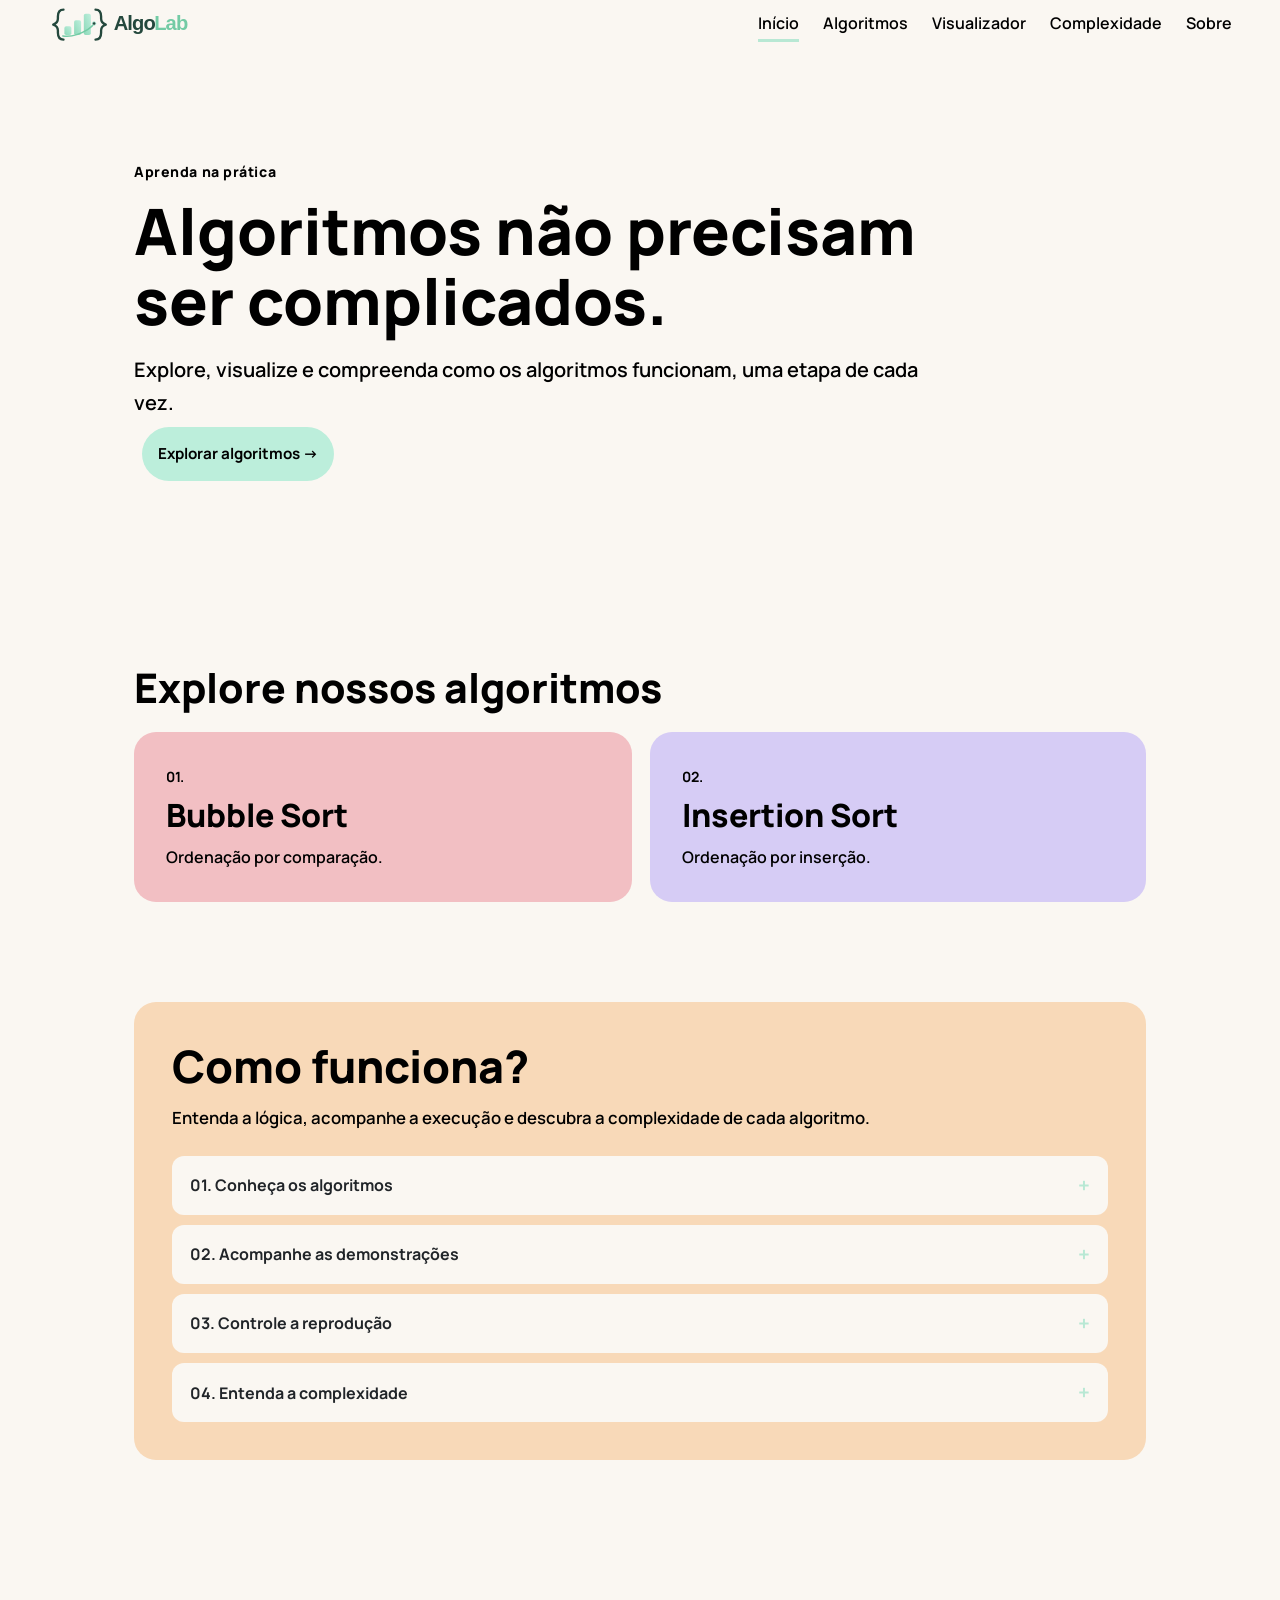
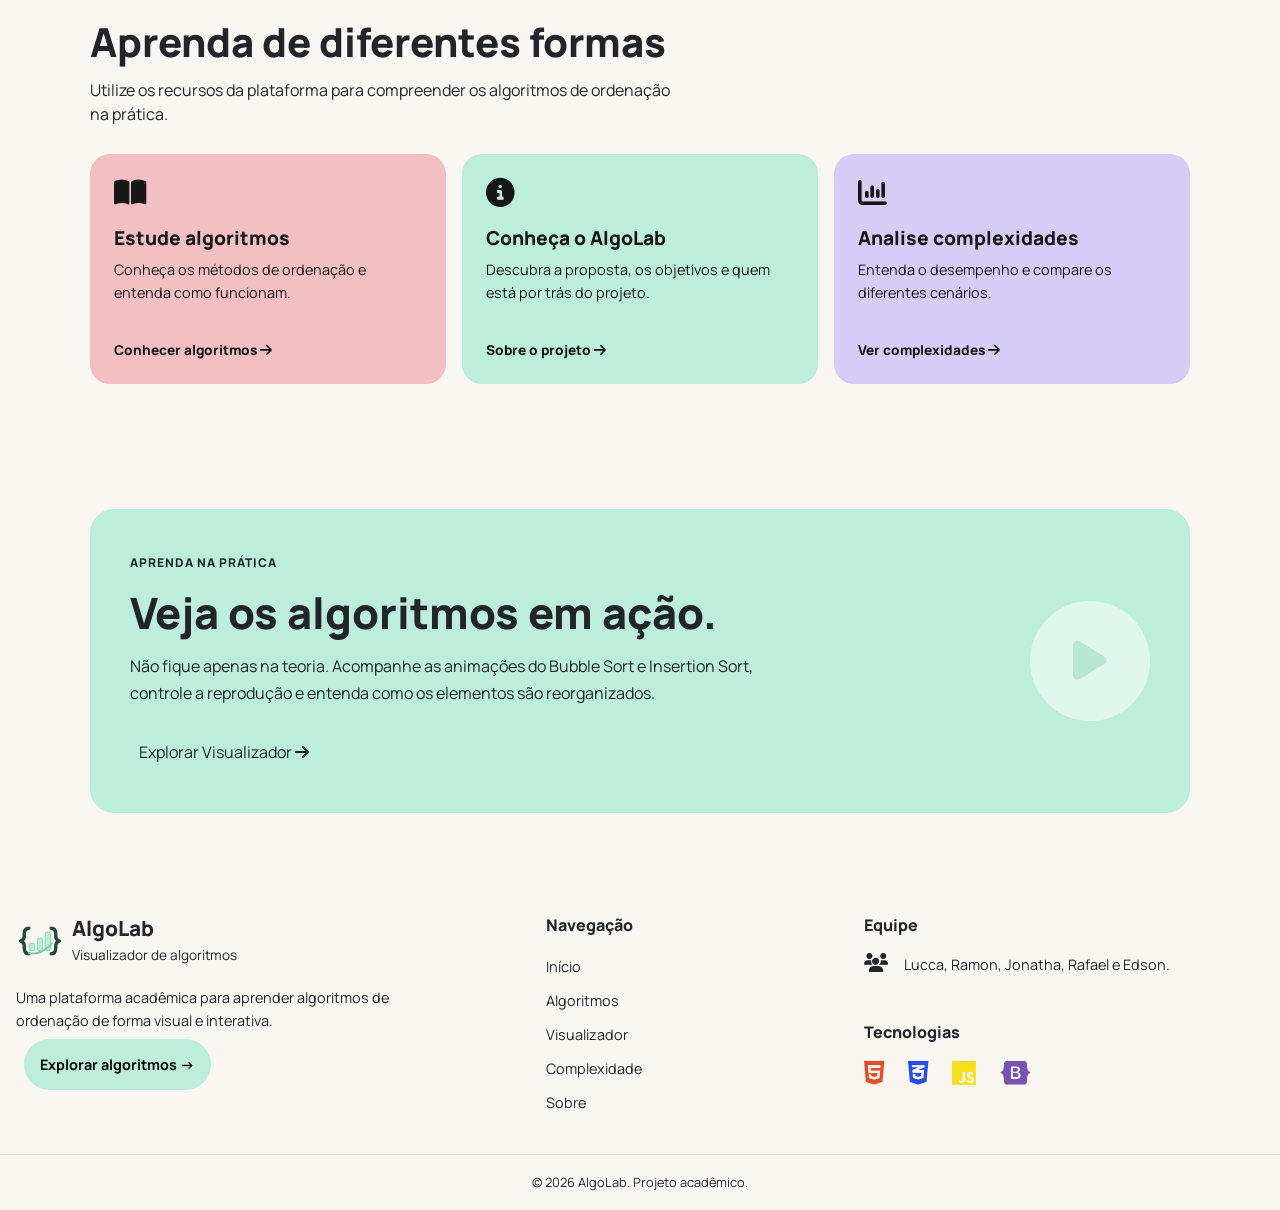
==== commit f2fddc46: "Merge main into feat/layout" ====
--- a/index.html
+++ b/index.html
@@ -51,7 +51,7 @@
   <header>
     <nav
       aria-label="Navegação principal"
-      class="d-flex flex-wrap justify-content-between align-items-center px-3 px-lg-5 pb-2"
+      class="d-flex justify-content-between align-items-center px-5"
     >
 
       <!-- Logo do projeto -->
@@ -60,13 +60,12 @@
       </div>
 
       <!-- Links de navegação entre as páginas -->
-      <ul class="d-flex flex-wrap align-items-center gap-3 gap-lg-4 list-unstyled mb-0">
+      <ul class="d-flex align-items-center gap-4 list-unstyled mb-0">
         <li><a href="index.html" aria-current="page">Início</a></li>
         <li><a href="algoritmos.html">Algoritmos</a></li>
         <li><a href="visualizador.html">Visualizador</a></li>
         <li><a href="complexidade.html">Complexidade</a></li>
         <li><a href="sobre.html">Sobre</a></li>
-        <li><a href="contato.html">Contato</a></li>
       </ul>
 
     </nav>
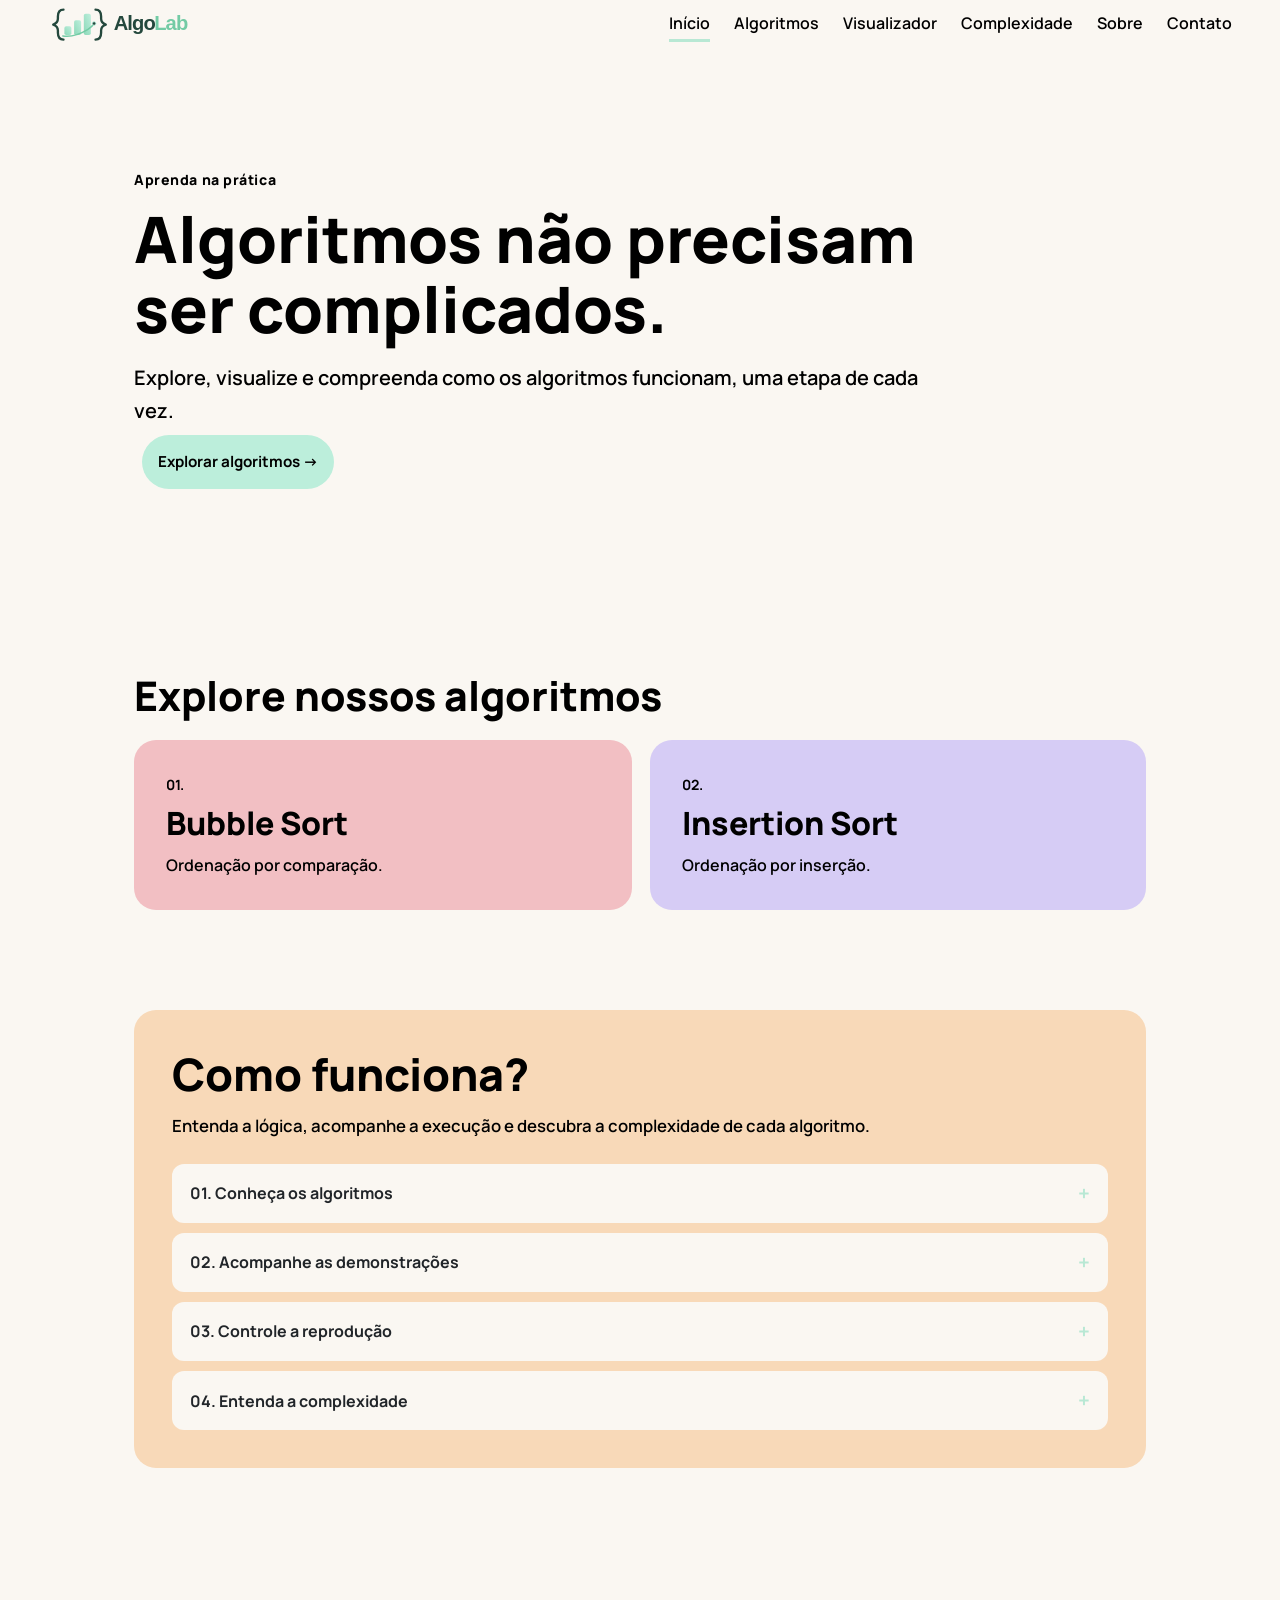
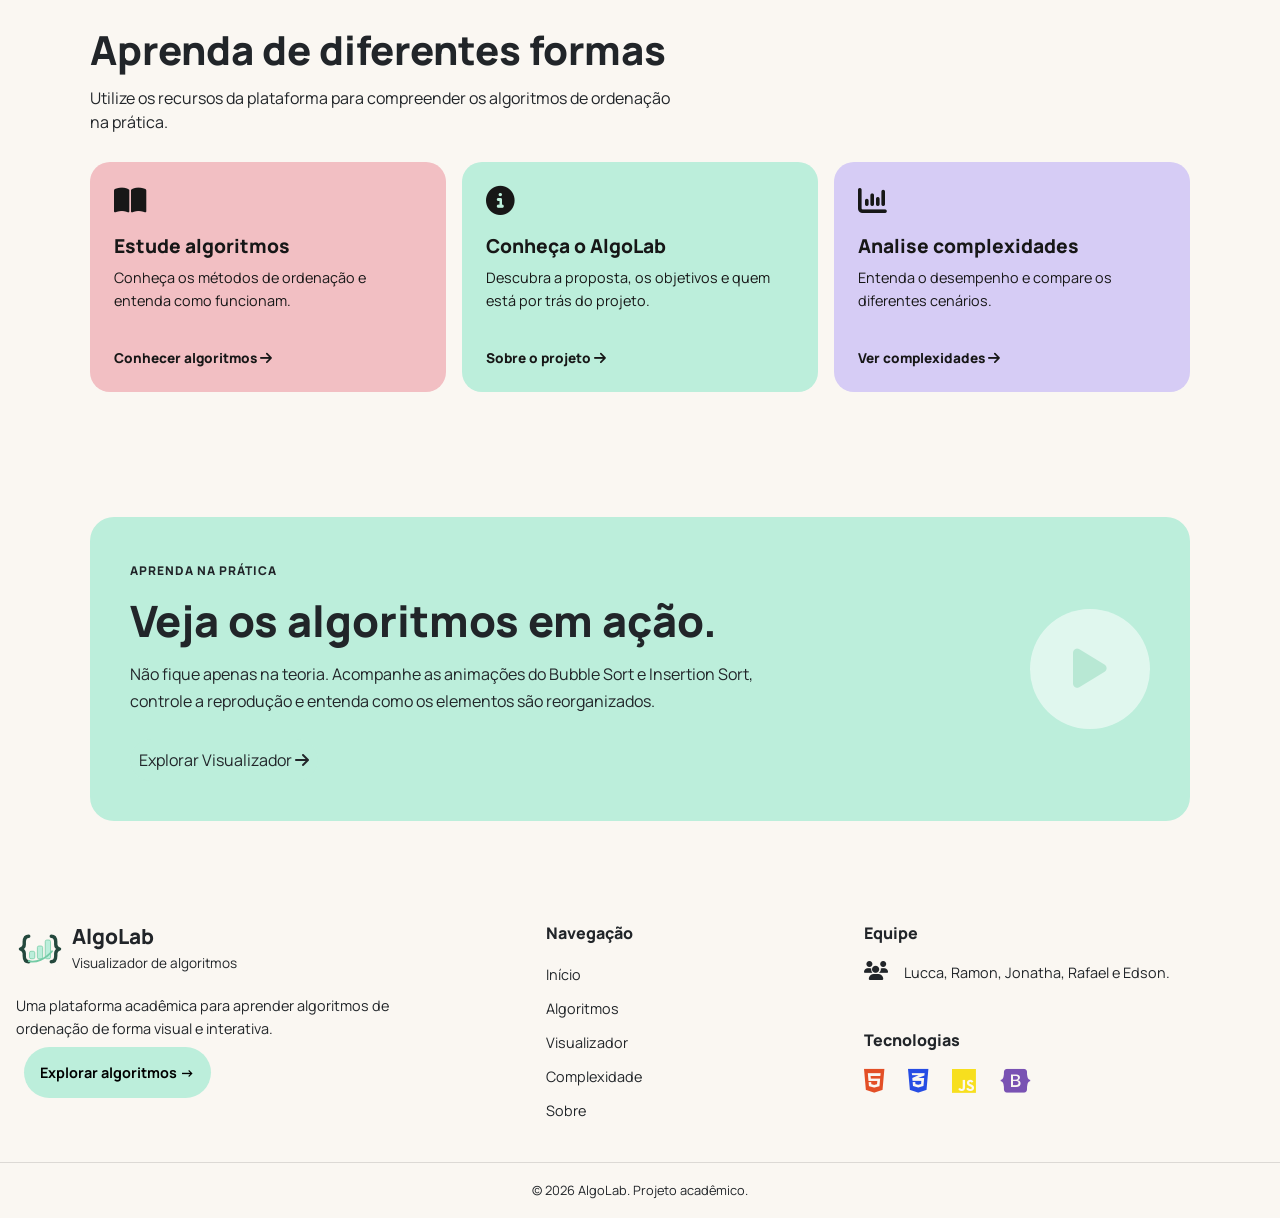
==== commit c4fc6dd3: "Merge pull request #12 from h4vismat/feat/contato feat: adiciona página de contato" ====
--- a/index.html
+++ b/index.html
@@ -51,7 +51,7 @@
   <header>
     <nav
       aria-label="Navegação principal"
-      class="d-flex justify-content-between align-items-center px-5"
+      class="d-flex flex-wrap justify-content-between align-items-center px-3 px-lg-5 pb-2"
     >
 
       <!-- Logo do projeto -->
@@ -60,12 +60,13 @@
       </div>
 
       <!-- Links de navegação entre as páginas -->
-      <ul class="d-flex align-items-center gap-4 list-unstyled mb-0">
+      <ul class="d-flex flex-wrap align-items-center gap-3 gap-lg-4 list-unstyled mb-0">
         <li><a href="index.html" aria-current="page">Início</a></li>
         <li><a href="algoritmos.html">Algoritmos</a></li>
         <li><a href="visualizador.html">Visualizador</a></li>
         <li><a href="complexidade.html">Complexidade</a></li>
         <li><a href="sobre.html">Sobre</a></li>
+        <li><a href="contato.html">Contato</a></li>
       </ul>
 
     </nav>
